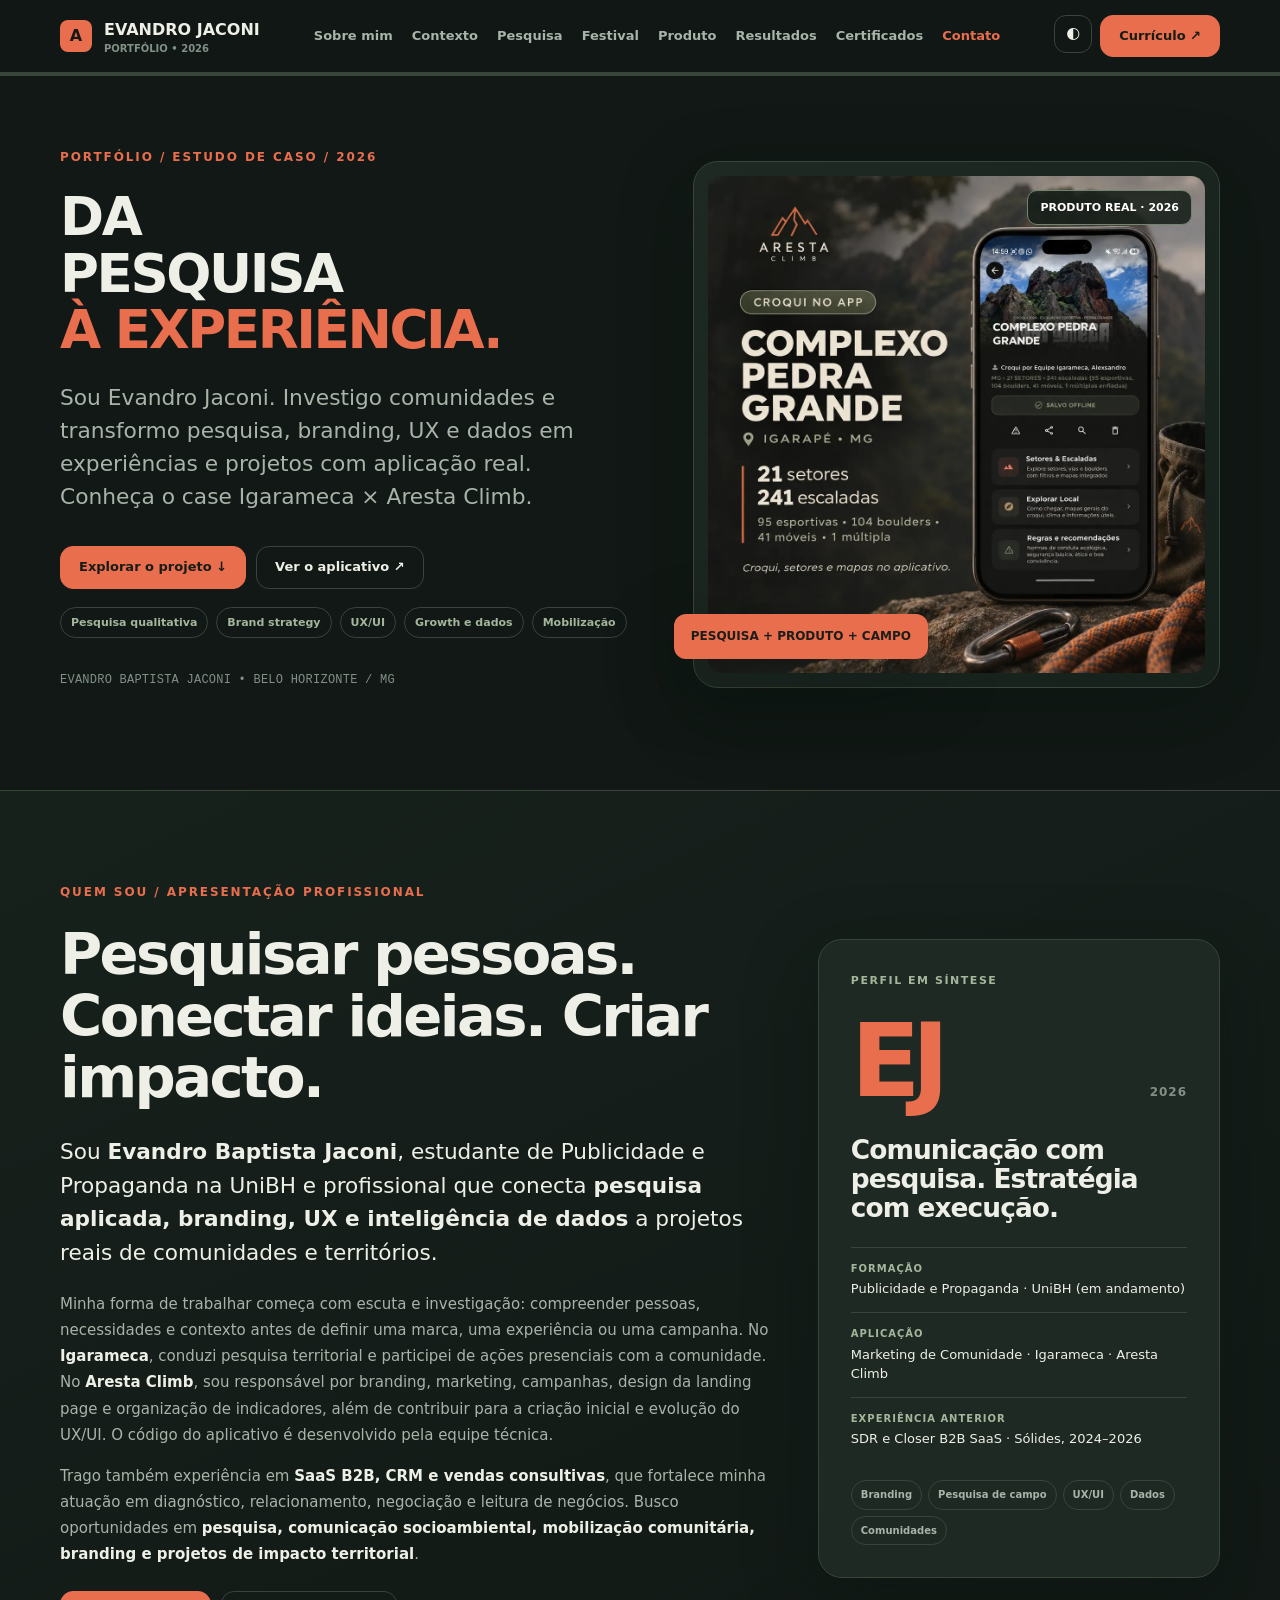
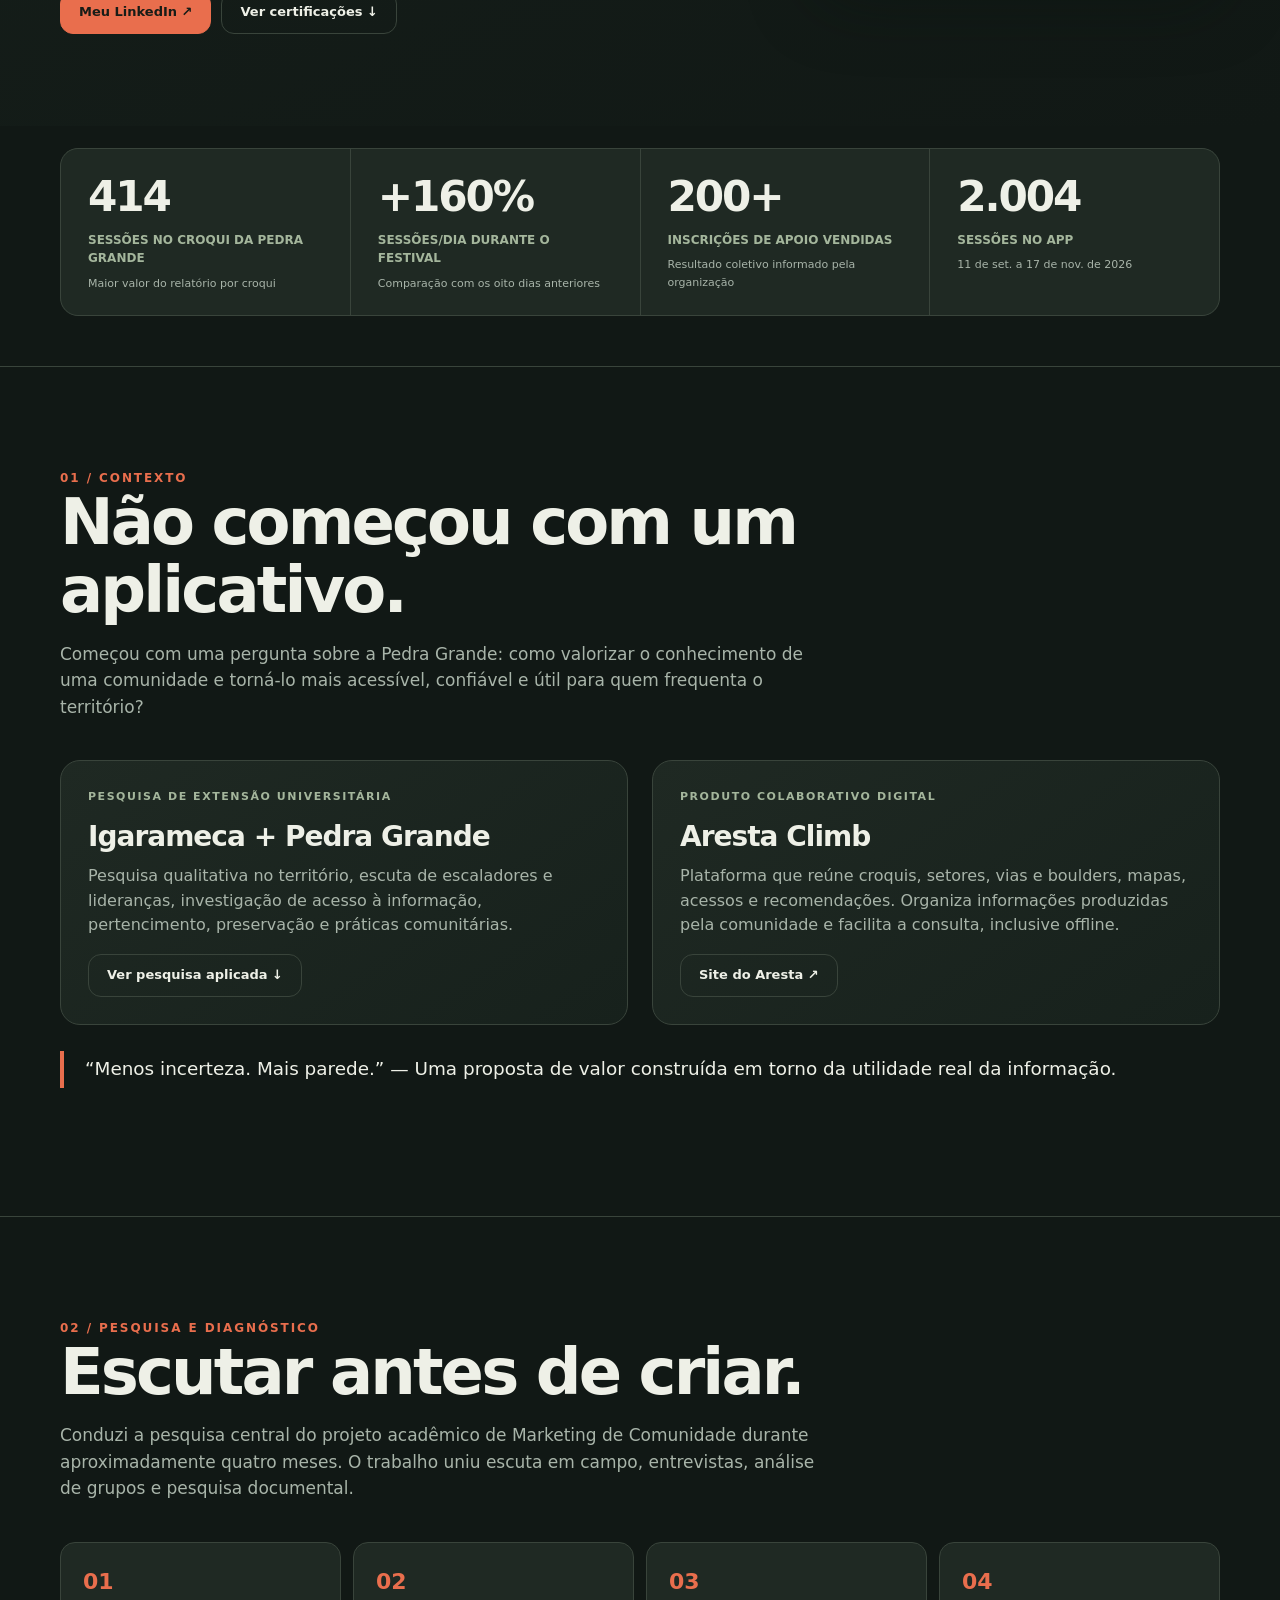
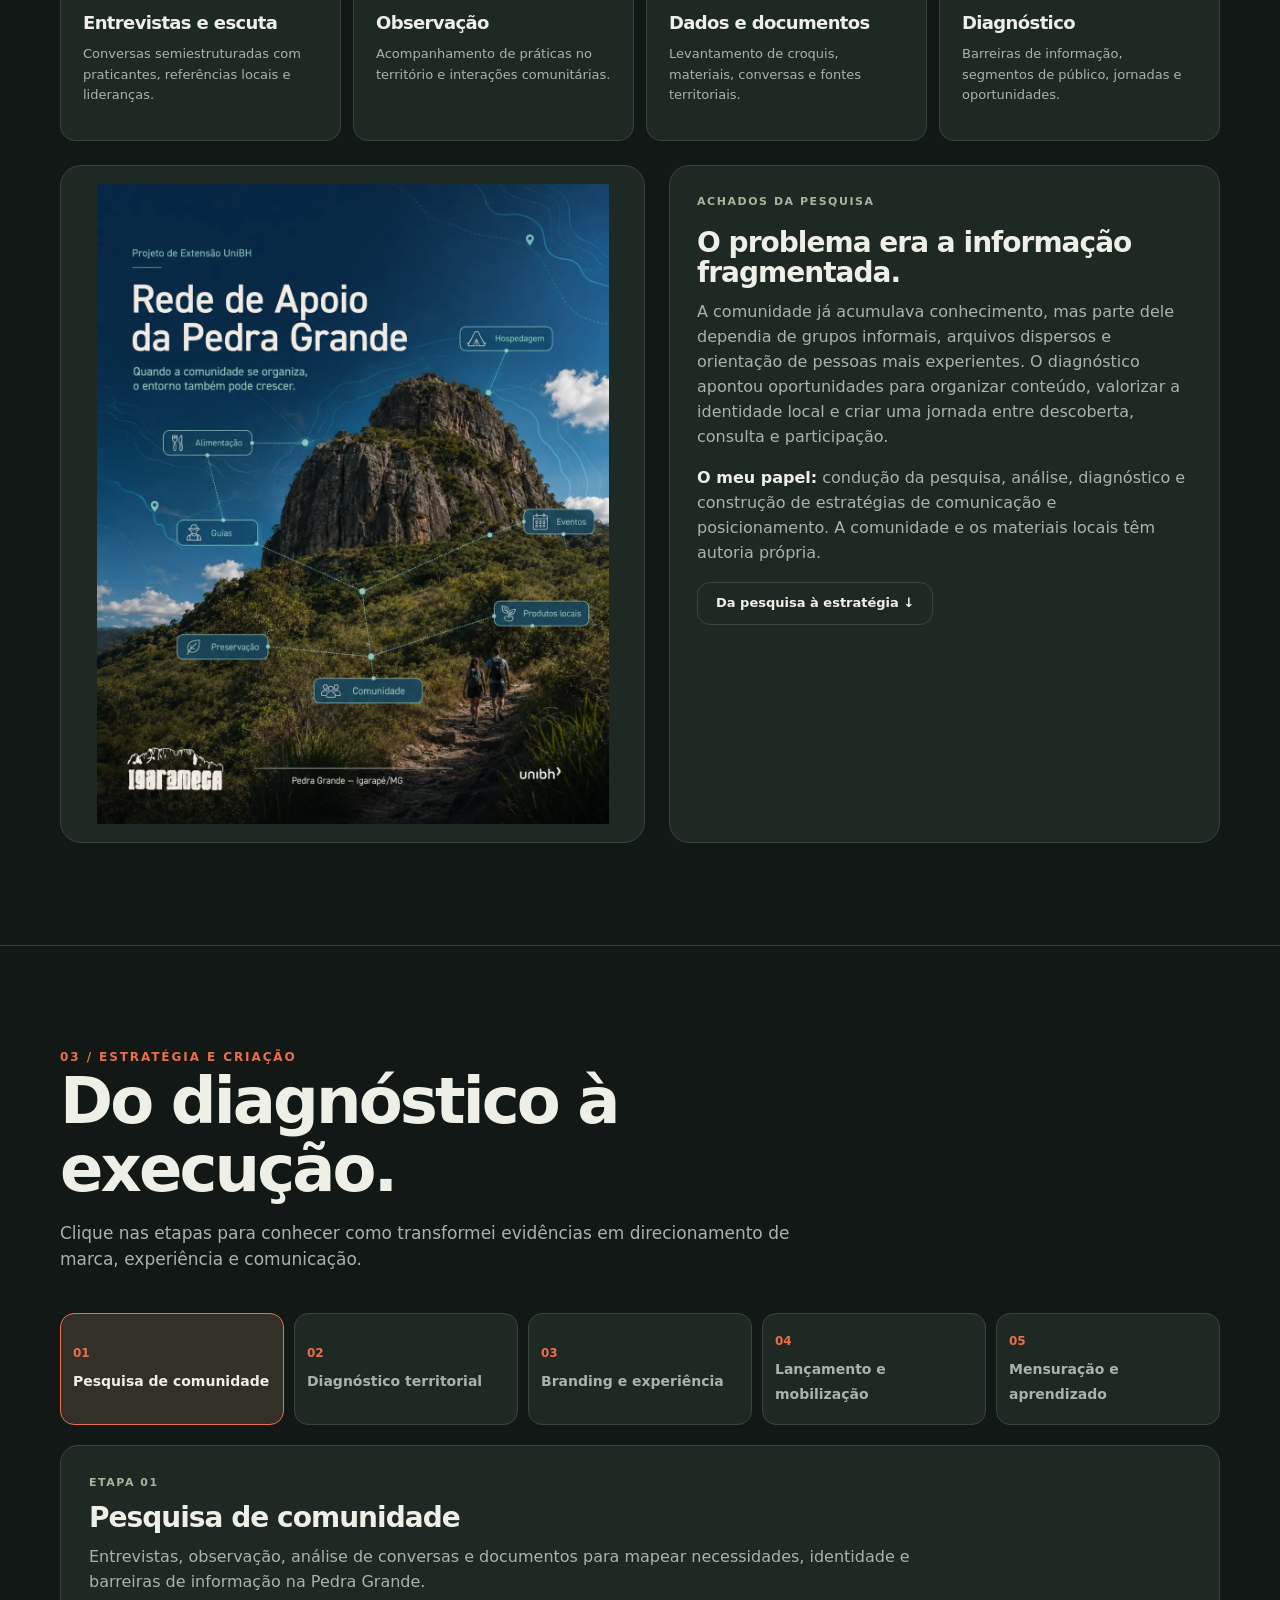
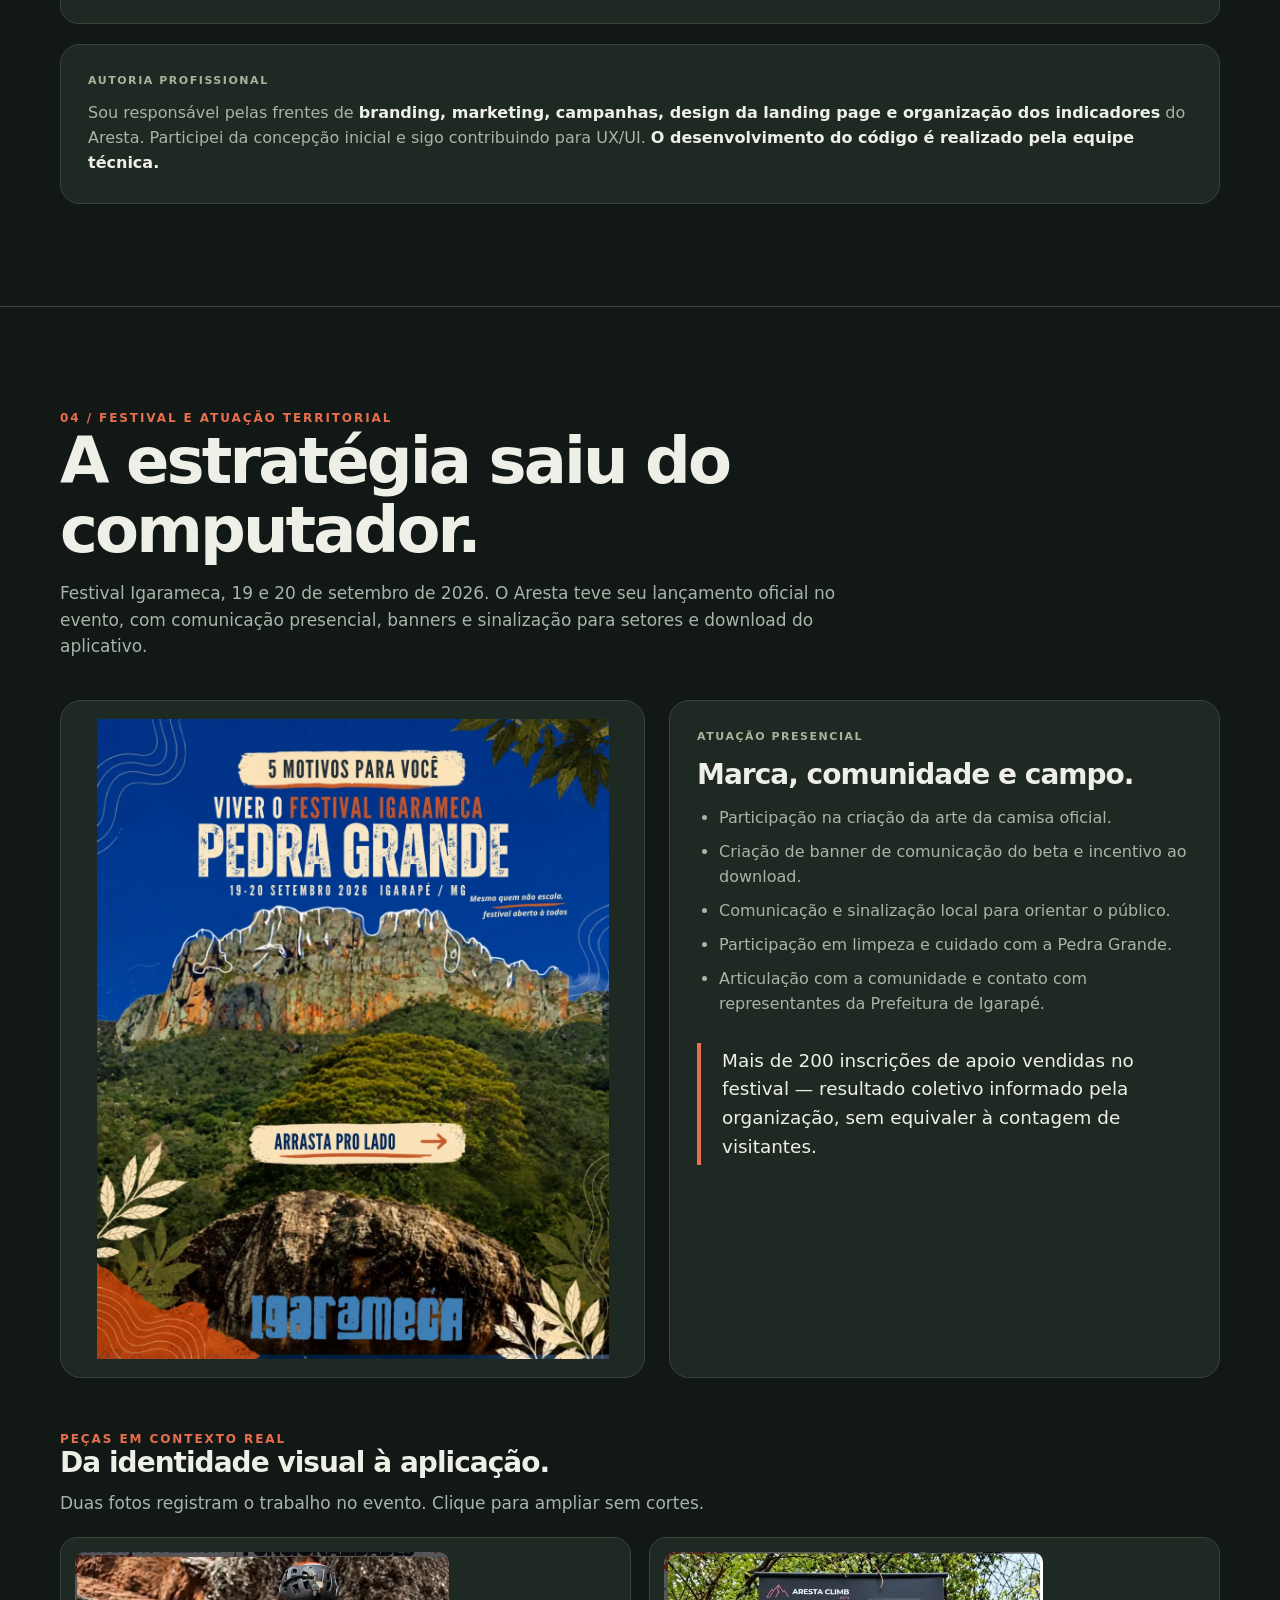
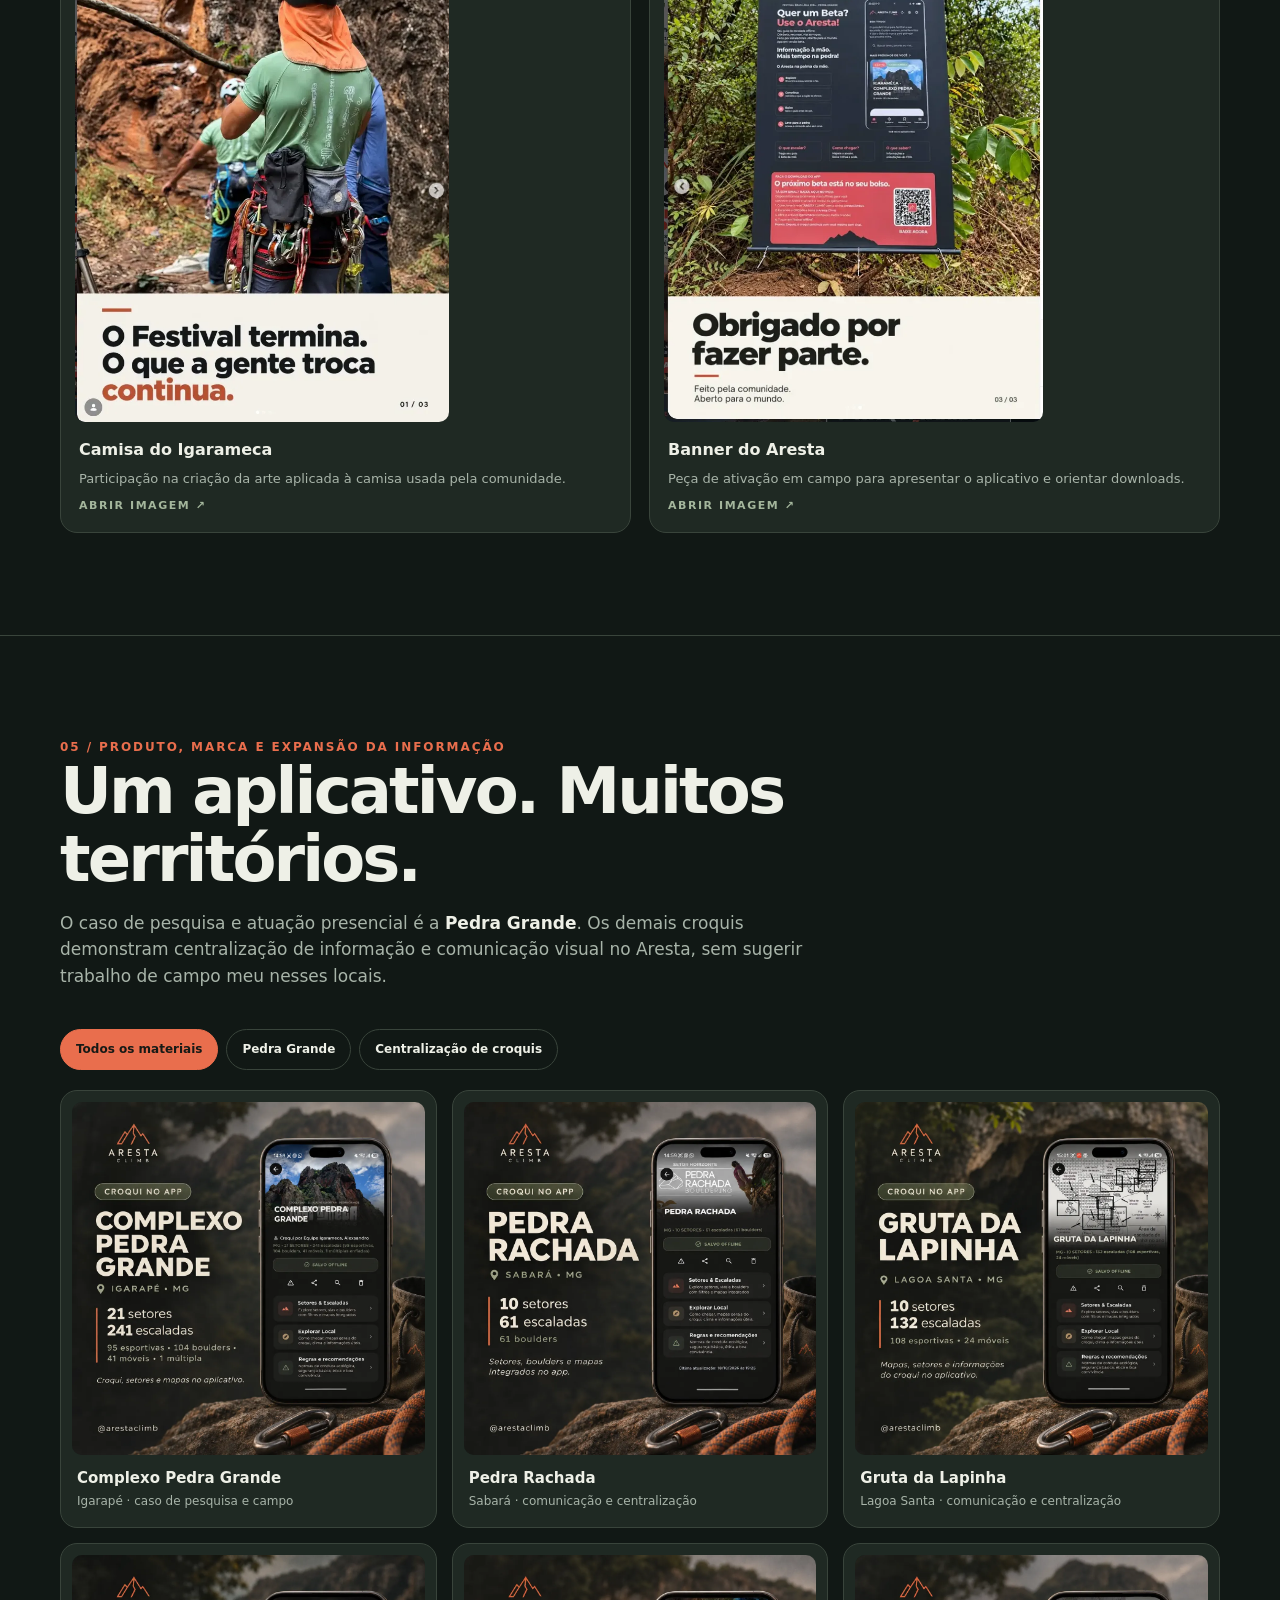
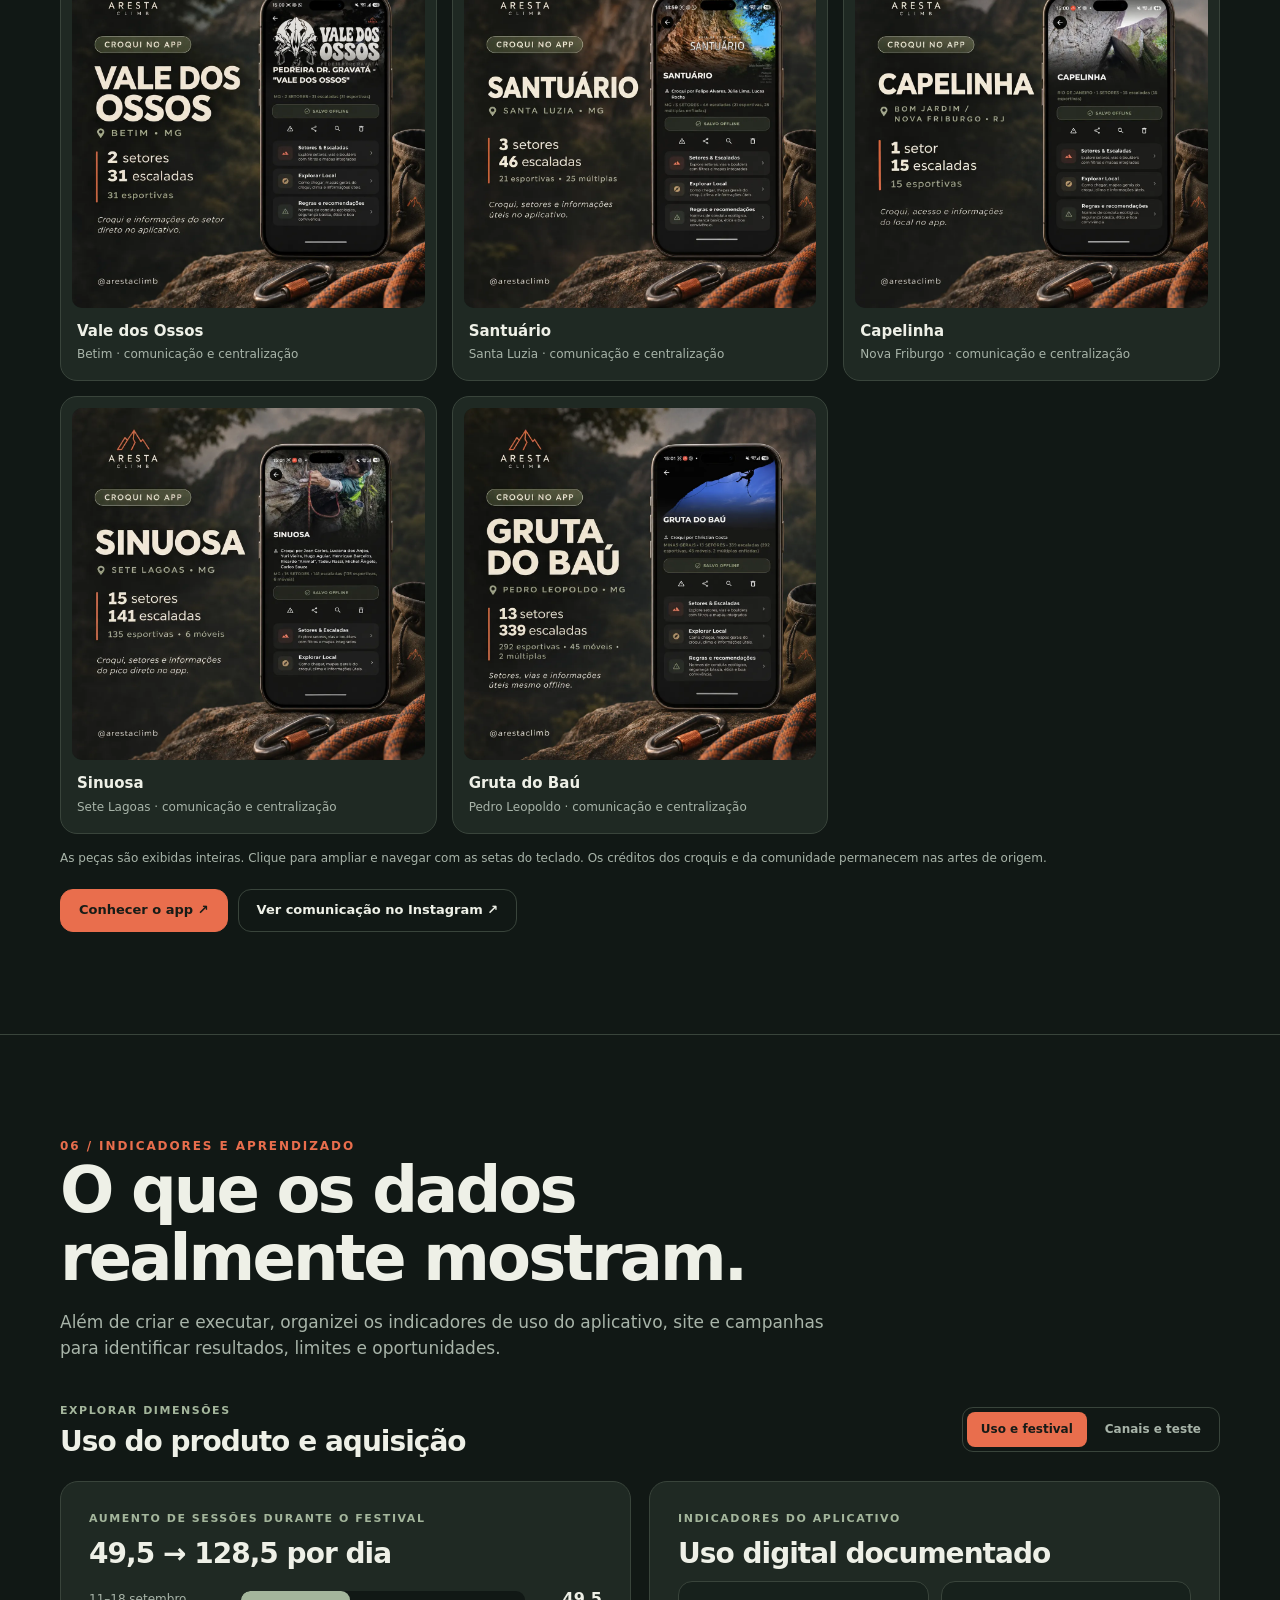
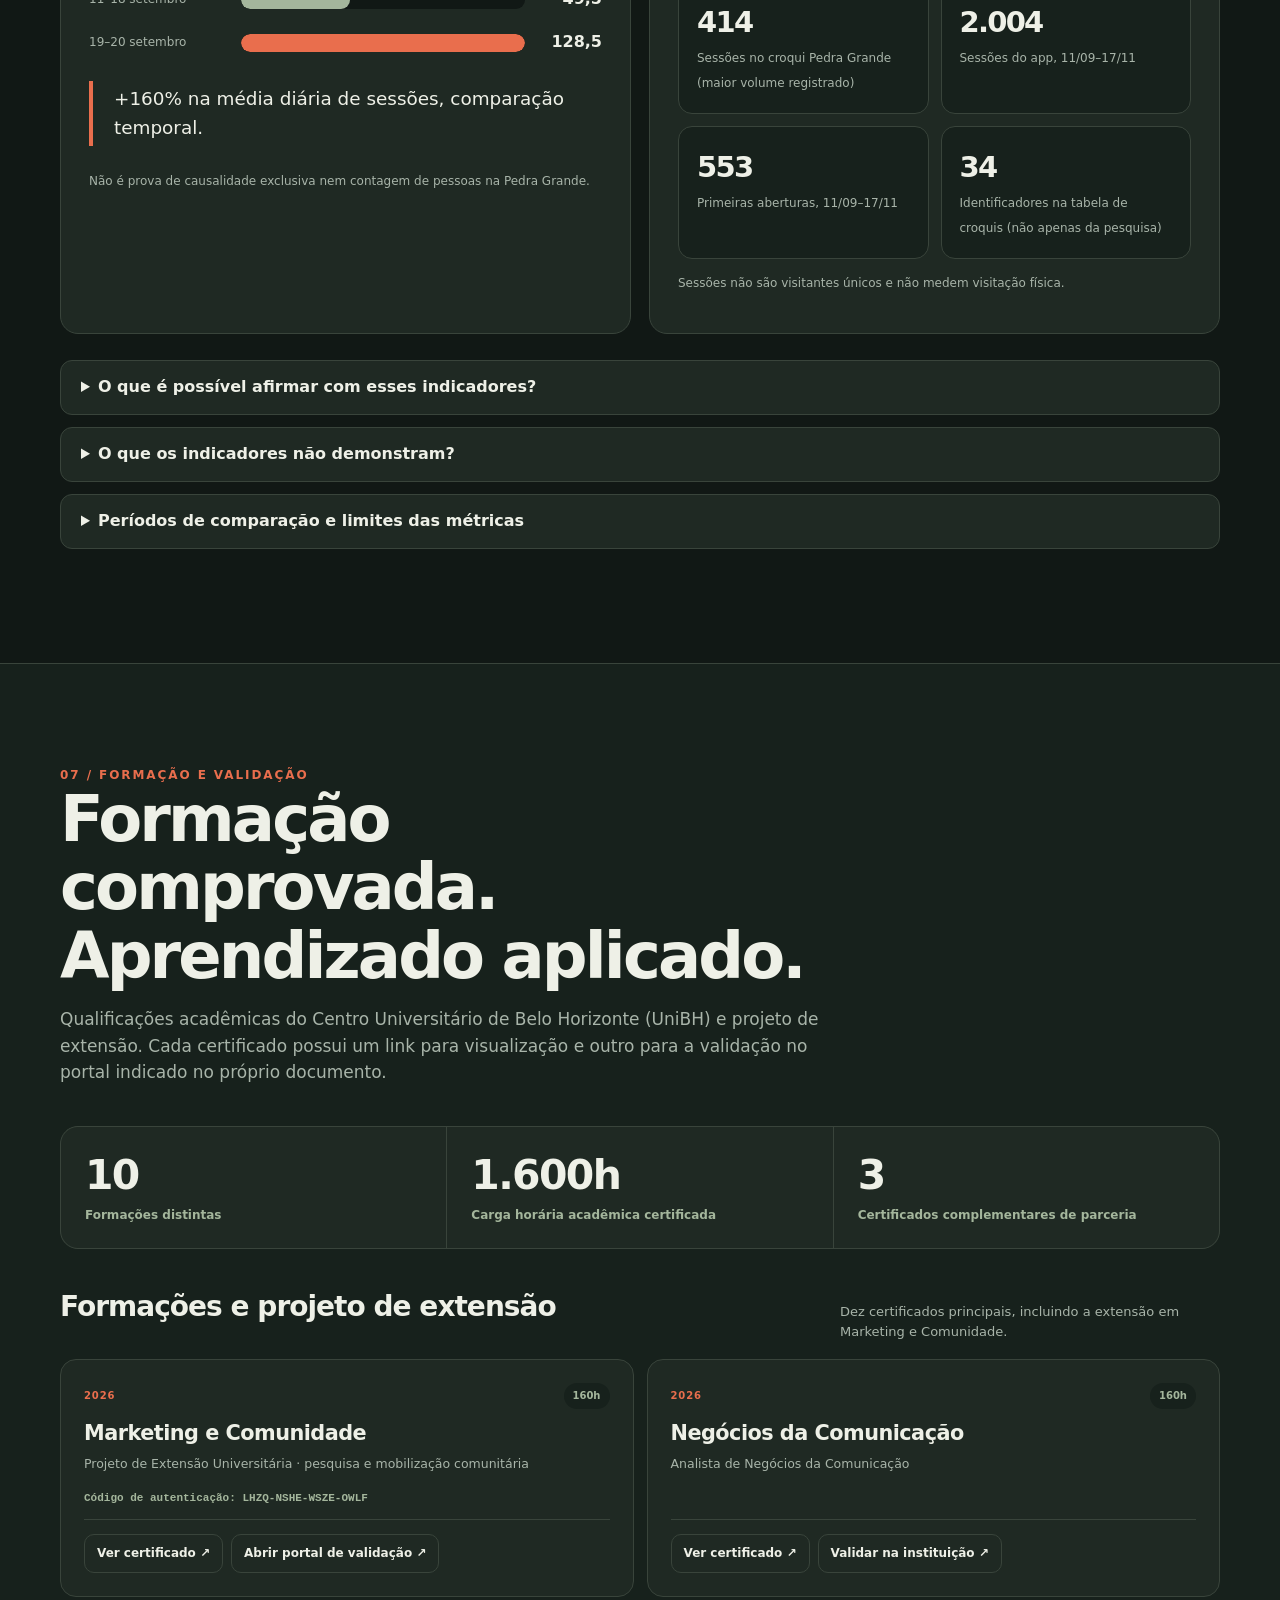
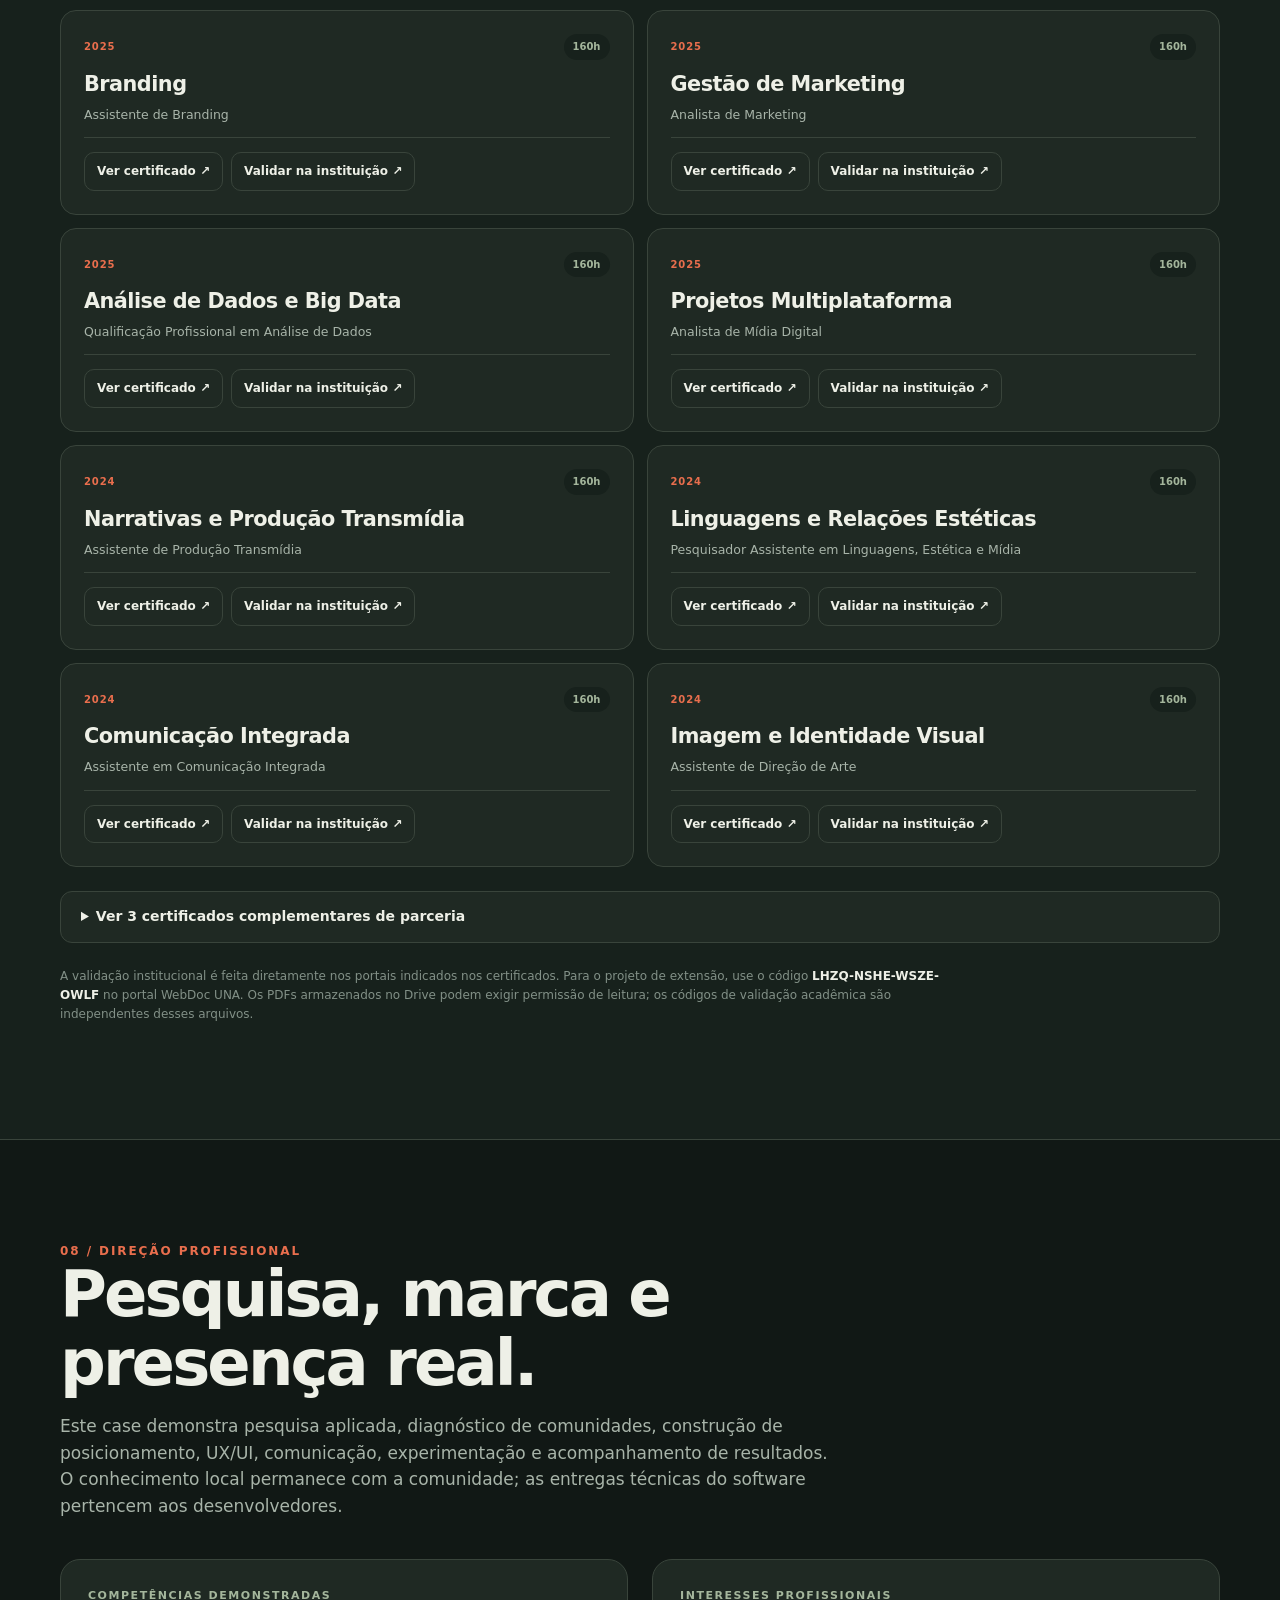
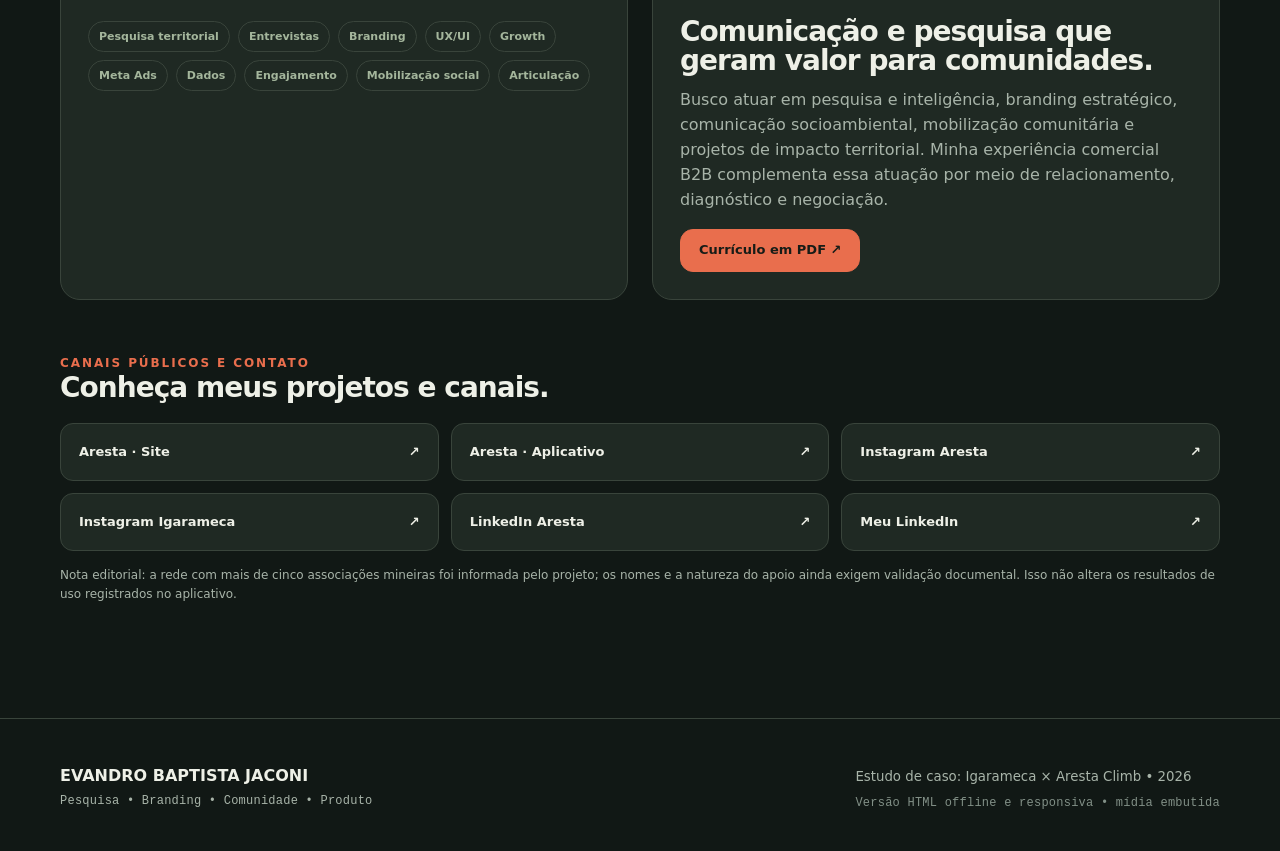
==== index.html @ 6d141742 "Publica portfolio interativo, curriculo e certificados" ====
<!DOCTYPE html>

<html data-theme="dark" lang="pt-BR">
<head><meta charset="utf-8"/><meta content="width=device-width,initial-scale=1,viewport-fit=cover" name="viewport"/><meta content="dark light" name="color-scheme"/><meta content="#151d19" name="theme-color"/><meta content="Portfólio interativo de Evandro Jaconi: pesquisa territorial, branding, mobilização comunitária e estratégia de produto em Igarameca e Aresta Climb." name="description"/><title>Evandro Jaconi | Pesquisa, Branding e Comunidades — Portfólio Interativo</title>
<style>
:root{--ink:#eef0e7;--muted:#a8b4a9;--soft:#829087;--bg:#111815;--bg2:#17211c;--panel:#1f2923;--border:#39443b;--accent:#e96e4d;--sage:#a4b69c;--paper:#f4efe5;--shadow:0 22px 70px #07130c60;--radius:20px;scroll-behavior:smooth}
:root[data-theme=light]{--ink:#1d2923;--muted:#596b60;--soft:#62776a;--bg:#f5f3ed;--bg2:#f0ede6;--panel:#ffffff;--border:#d7ded4;--accent:#ba4b31;--sage:#4e6b53;--paper:#fff;--shadow:0 14px 35px #52675b18;color-scheme:light}
*{box-sizing:border-box}html{scroll-padding-top:88px}body{background:var(--bg);color:var(--ink);font:16px/1.56 Inter,ui-sans-serif,system-ui,-apple-system,'Segoe UI',Arial,sans-serif;margin:0;overflow-x:hidden}a{color:inherit;text-decoration:none}button{font:inherit;cursor:pointer}button:focus-visible,a:focus-visible,input:focus-visible{outline:3px solid var(--accent);outline-offset:3px}.container{width:min(1160px,calc(100% - 48px));margin:auto}.tiny{font-size:11px;letter-spacing:.14em;text-transform:uppercase;font-weight:800;color:var(--sage)}.kicker{font-size:12px;font-weight:800;letter-spacing:.16em;color:var(--accent);text-transform:uppercase}.serif{font-family:Georgia,'Times New Roman',serif}.mono{font:500 12px/1.3 ui-monospace,Menlo,Consolas,monospace;letter-spacing:.02em}h1,h2,h3,h4,p{margin-top:0}h1,h2,h3{line-height:1.07;letter-spacing:-.045em}h1{font-size:clamp(2.85rem,4.15vw,4.15rem);font-weight:900;margin:22px 0}h2{font-size:clamp(2.4rem,5vw,4.4rem);margin:0 0 16px;font-weight:850}h3{font-size:clamp(1.25rem,2.4vw,1.75rem);letter-spacing:-.035em;margin:0 0 12px}p{color:var(--muted)}.lead{font-size:clamp(1.12rem,2vw,1.36rem);line-height:1.52}.muted{color:var(--muted)}.rule{border-top:1px solid var(--border)}
.site-header{position:sticky;top:0;z-index:50;background:color-mix(in srgb,var(--bg) 91%,transparent);backdrop-filter:blur(16px);border-bottom:1px solid var(--border)}.head-inner{display:flex;align-items:center;justify-content:space-between;gap:18px;height:72px}.brand{display:flex;align-items:center;gap:12px;font-weight:900;white-space:nowrap}.mark{display:inline-grid;place-items:center;background:var(--accent);color:#151815;width:32px;height:32px;border-radius:8px;font-weight:900}.brand .small{display:block;color:var(--soft);font-size:10px;font-weight:600;line-height:1.1}.head-links{display:flex;align-items:center;gap:19px}.head-links a{font-size:13px;font-weight:650;color:var(--muted);transition:.2s}.head-links a:hover,.head-links a.active{color:var(--accent)}.head-actions{display:flex;gap:8px}.iconbtn{border:1px solid var(--border);border-radius:12px;display:grid;place-items:center;background:transparent;color:var(--ink);width:38px;height:38px}.progress{height:3px;background:var(--border)}.progress div{background:var(--accent);height:100%;width:0;transition:width .1s}
.hero{padding:72px 0 90px;position:relative}.hero-grid{display:grid;grid-template-columns:1.05fr .95fr;gap:50px;align-items:center}.hero-title .line{display:block;white-space:nowrap}.hero-title .highlight{color:var(--accent)}.hero-summary{max-width:550px;margin:0 0 32px}.chiprow{display:flex;gap:8px;flex-wrap:wrap;margin-top:18px}.chip{font-size:11px;font-weight:700;border:1px solid var(--border);padding:6px 10px;border-radius:30px;color:var(--sage)}.cta-row{display:flex;gap:10px;flex-wrap:wrap}.btn{display:inline-flex;align-items:center;justify-content:center;gap:8px;border:1px solid var(--border);padding:13px 18px;border-radius:13px;font-size:13px;font-weight:800;transition:.2s;line-height:1.15}.btn.primary{background:var(--accent);border-color:var(--accent);color:#171c17}.btn:hover{transform:translateY(-2px);box-shadow:var(--shadow)}.btn.outline{color:var(--ink);background:transparent}.hero-visual{border:1px solid var(--border);padding:14px;border-radius:25px;background:linear-gradient(135deg,var(--panel),var(--bg2));position:relative;box-shadow:var(--shadow)}.hero-visual img{display:block;width:100%;aspect-ratio:1;object-fit:contain;border-radius:14px}.visual-badge{position:absolute;bottom:28px;left:-20px;background:var(--accent);padding:13px 17px;color:#1d1d1a;border-radius:12px;font-weight:900;font-size:12px;box-shadow:var(--shadow)}.count{position:absolute;right:27px;top:28px;background:#161e19de;border:1px solid #718470;padding:8px 12px;border-radius:10px;color:#fff;font-size:11px;font-weight:800}
.standout{padding:22px 0 50px}.stat-strip{display:grid;grid-template-columns:repeat(4,1fr);gap:1px;border:1px solid var(--border);background:var(--border);border-radius:18px;overflow:hidden}.stat{background:var(--panel);padding:23px 27px;min-height:136px}.stat strong{display:block;font-size:clamp(30px,3.3vw,49px);line-height:1.2;letter-spacing:-.05em;color:var(--ink)}.stat span{display:block;color:var(--sage);font-size:12px;font-weight:750;margin-top:8px}.stat small{display:block;color:var(--muted);font-size:11px;margin-top:7px}
.section{padding:102px 0;border-top:1px solid var(--border)}.section-intro{max-width:780px;margin-bottom:40px}.section-intro p{font-size:17px}.two{display:grid;grid-template-columns:1fr 1fr;gap:24px}.card{background:var(--panel);border:1px solid var(--border);border-radius:var(--radius);padding:27px}.card p:last-child{margin-bottom:0}.ink-card{background:linear-gradient(145deg,var(--panel),var(--bg2))}.callout{border-left:4px solid var(--accent);padding:4px 0 4px 21px;color:var(--ink);font-size:1.15rem;margin:26px 0}.f-4{display:grid;grid-template-columns:repeat(4,1fr);gap:12px}.step{border:1px solid var(--border);background:var(--panel);padding:22px;border-radius:15px;min-height:197px}.step-num{color:var(--accent);font-size:22px;font-weight:900;margin-bottom:14px}.step h3{font-size:18px}.step p{font-size:13px}
.timeline{display:grid;grid-template-columns:repeat(5,1fr);gap:10px;margin-bottom:20px}.timeline button{border-radius:14px;border:1px solid var(--border);background:var(--panel);padding:18px 12px;color:var(--muted);text-align:left;transition:.2s}.timeline button.on{border-color:var(--accent);background:color-mix(in srgb,var(--accent) 10%,var(--panel));color:var(--ink)}.timeline button span{display:block;color:var(--accent);font-weight:900;font-size:12px;margin-bottom:6px}.timeline button b{font-size:14px}.timeline-panel{padding:28px;background:var(--panel);border-radius:18px;border:1px solid var(--border);min-height:150px}.timeline-panel p{max-width:840px;margin:0}
.editorial{display:grid;grid-template-columns:1.03fr .97fr;gap:24px;align-items:stretch}.editorial .photo{display:flex;align-items:center;justify-content:center;border:1px solid var(--border);background:var(--panel);border-radius:21px;padding:18px;overflow:hidden;min-height:360px}.editorial .photo img{max-height:640px;width:100%;object-fit:contain;display:block;border-radius:10px}.editorial .text{padding:18px 0}.plain-list{padding-left:22px;color:var(--muted)}.plain-list li{margin:9px 0}
.field-gallery{display:grid;grid-template-columns:1fr 1fr;gap:18px}.field-pic{border:1px solid var(--border);background:var(--panel);border-radius:17px;padding:14px;text-align:left;display:flex;flex-direction:column;color:var(--ink)}.field-pic .photo{background:var(--bg2);border-radius:10px;display:flex;justify-content:center;align-items:center;overflow:hidden;height:470px}.field-pic img{width:100%;height:100%;object-fit:contain}.field-pic .desc{font-size:13px;color:var(--muted);padding:16px 4px 4px}.field-pic:hover{border-color:var(--accent)}.field-pic b{display:block;font-size:16px;margin-bottom:6px;color:var(--ink)}
.gallery-filters{display:flex;flex-wrap:wrap;gap:8px;margin:0 0 20px}.filter{border-radius:40px;padding:10px 15px;border:1px solid var(--border);background:transparent;color:var(--ink);font-weight:800;font-size:12px}.filter.on{background:var(--accent);color:#171a16;border-color:var(--accent)}.media-grid{display:grid;grid-template-columns:repeat(3,1fr);gap:15px}.media-card{border:1px solid var(--border);background:var(--panel);border-radius:17px;padding:11px;text-align:left;color:var(--ink);transition:.2s;overflow:hidden}.media-card:hover{border-color:var(--accent);transform:translateY(-3px)}.media-card .frame{display:flex;align-items:center;justify-content:center;aspect-ratio:1;background:var(--bg2);border-radius:10px;overflow:hidden}.media-card img{object-fit:contain;width:100%;height:100%;display:block}.media-card .meta{padding:12px 5px 5px}.media-card .meta b{display:block;font-size:15px}.media-card .meta small{display:block;font-size:12px;color:var(--muted);margin-top:2px}
.data-head{display:flex;align-items:center;justify-content:space-between;gap:15px;margin-bottom:24px}.toggle{display:inline-flex;border:1px solid var(--border);padding:4px;border-radius:11px;gap:4px}.toggle button{background:transparent;color:var(--muted);border:0;padding:8px 14px;border-radius:8px;font-size:12px;font-weight:800}.toggle button.active{background:var(--accent);color:#171b17}.chart-area{display:grid;grid-template-columns:1fr 1fr;gap:18px}.chart-card{background:var(--panel);border:1px solid var(--border);border-radius:18px;padding:28px}.bar-row{display:grid;grid-template-columns:140px 1fr 65px;align-items:center;gap:12px;margin:18px 0}.bar-row span{font-size:12px;color:var(--muted)}.bar-track{height:18px;background:var(--bg);border-radius:20px;overflow:hidden}.bar{height:100%;background:var(--accent);border-radius:20px;transition:width .5s}.bar.sage{background:var(--sage)}.bar-row strong{text-align:right;font-weight:900}.notes{font-size:12px;color:var(--muted);margin-top:15px}.mini-grid{display:grid;grid-template-columns:repeat(2,1fr);gap:12px}.mini{border:1px solid var(--border);border-radius:14px;padding:18px;background:var(--bg2)}.mini b{font-size:29px;letter-spacing:-.06em;display:block;color:var(--ink)}.mini span{font-size:12px;color:var(--muted)}details{margin:12px 0;border:1px solid var(--border);border-radius:12px;background:var(--panel);padding:14px 20px}summary{font-weight:800;cursor:pointer}details p{font-size:14px;margin:12px 0 0}
.link-grid{display:grid;grid-template-columns:repeat(3,1fr);gap:12px}.linkcard{display:flex;justify-content:space-between;align-items:center;gap:10px;padding:18px;border:1px solid var(--border);border-radius:13px;background:var(--panel);font-weight:700;font-size:13px}.linkcard:hover{border-color:var(--accent);color:var(--accent)}.foot{padding:45px 0 40px;border-top:1px solid var(--border)}.footrow{display:flex;justify-content:space-between;gap:20px;flex-wrap:wrap}.foot small{color:var(--muted)}
.lightbox{position:fixed;z-index:90;inset:0;background:#07100bef;display:none;align-items:center;justify-content:center;padding:70px 20px 26px}.lightbox.open{display:flex}.light-content{width:min(1250px,100%);height:100%;display:flex;flex-direction:column;align-items:center;justify-content:center;gap:12px}.light-content img{max-width:100%;max-height:calc(100dvh - 155px);object-fit:contain;border-radius:12px}.lightbox .lb-caption{text-align:center;font-size:13px;color:#d6ded2}.light-close,.light-prev,.light-next{position:absolute;border:1px solid #89968963;color:#fff;background:#121e18b8;border-radius:12px;width:42px;height:42px;font-size:24px}.light-close{right:20px;top:20px}.light-prev{left:18px;top:50%}.light-next{right:18px;top:50%}.scrolltop{position:fixed;right:18px;bottom:18px;z-index:40;border:1px solid var(--border);border-radius:12px;padding:10px 13px;background:var(--panel);color:var(--ink);display:none}.scrolltop.show{display:block}.sr-only{position:absolute;width:1px;height:1px;padding:0;margin:-1px;overflow:hidden;clip:rect(0,0,0,0);white-space:nowrap;border:0}
@media(max-width:1000px){.head-links{gap:11px}.head-links a{font-size:11px}.hero-grid{gap:22px}.visual-badge{left:5px}.f-4{grid-template-columns:repeat(2,1fr)}.bar-row{grid-template-columns:115px 1fr 45px}.media-grid{grid-template-columns:repeat(2,1fr)}}
@media(max-width:760px){.container{width:min(100% - 28px,1160px)}.head-inner{height:64px}.head-links{display:none}.hero{padding:43px 0 56px}.hero-grid,.two,.editorial,.chart-area{grid-template-columns:1fr}.hero-visual{max-width:550px;margin:auto}.visual-badge{bottom:22px}.stat-strip{grid-template-columns:repeat(2,1fr)}.stat{padding:18px}.stat strong{font-size:34px}.section{padding:66px 0}.f-4{grid-template-columns:repeat(2,1fr)}.timeline{display:flex;overflow-x:auto;scrollbar-width:thin}.timeline button{min-width:135px}.field-gallery{grid-template-columns:1fr}.field-pic .photo{height:390px}.media-grid{grid-template-columns:repeat(2,1fr)}.link-grid{grid-template-columns:repeat(2,1fr)}.data-head{align-items:start;flex-direction:column}.hero h1{font-size:clamp(2.2rem,9.5vw,2.85rem)}}
@media(max-width:480px){.media-grid,.link-grid,.f-4{grid-template-columns:1fr}.field-pic .photo{height:380px}.bar-row{grid-template-columns:110px 1fr 40px;gap:5px}.bar-row span{font-size:10px}.light-prev,.light-next{top:auto;bottom:15px}.footrow{flex-direction:column}.stat span{font-size:11px}.head-inner{gap:8px}.hero h1{font-size:clamp(2.1rem,9.3vw,2.5rem)}}
@media(prefers-reduced-motion:reduce){html{scroll-behavior:auto}*,*:before,*:after{transition-duration:.01ms!important;animation-duration:.01ms!important}}

/* V4 — About me, validated credentials, mobile refinement */
.about-me{padding-top:92px;padding-bottom:92px;background:linear-gradient(155deg,var(--bg2),var(--bg));}
.about-grid{display:grid;grid-template-columns:minmax(0,1.5fr) minmax(280px,.85fr);gap:48px;align-items:center}
.about-copy h2{max-width:820px;font-size:clamp(2.15rem,4.5vw,3.65rem);margin:22px 0 26px}
.about-copy p{line-height:1.74;font-size:15px;color:var(--muted);max-width:750px}
.about-copy .about-lead{font-size:clamp(1.1rem,1.8vw,1.35rem);line-height:1.56;color:var(--ink)}
.about-copy strong{color:var(--ink)}
.profile-panel{border:1px solid var(--border);background:var(--panel);border-radius:24px;padding:32px;box-shadow:var(--shadow);}
.profile-mark{display:flex;justify-content:space-between;align-items:baseline;margin:21px 0 22px;font-weight:900;letter-spacing:-.09em;font-size:clamp(4.8rem,8vw,7.4rem);line-height:1;color:var(--accent)}
.profile-mark span{font-size:12px;letter-spacing:.08em;color:var(--soft);font-weight:700}
.profile-panel h3{font-size:1.65rem;line-height:1.1;margin-bottom:25px}
.profile-line{display:flex;flex-direction:column;gap:4px;padding:13px 0;border-top:1px solid var(--border)}
.profile-line b{text-transform:uppercase;letter-spacing:.1em;color:var(--sage);font-size:10px}
.profile-line span{font-size:13px;line-height:1.45;color:var(--ink)}
.profile-pills{display:flex;gap:6px;flex-wrap:wrap;margin-top:18px}
.profile-pills span{font-size:10px;font-weight:700;color:var(--muted);border:1px solid var(--border);padding:6px 9px;border-radius:30px}
.certification-section{background:var(--bg2)}
.cert-summary{display:grid;grid-template-columns:repeat(3,1fr);gap:1px;background:var(--border);border:1px solid var(--border);border-radius:18px;overflow:hidden;margin-bottom:43px}
.cert-summary>div{background:var(--panel);padding:24px}
.cert-summary strong{display:block;font-size:clamp(29px,3.2vw,43px);line-height:1.2;color:var(--ink);letter-spacing:-.04em}
.cert-summary span{display:block;font-size:12px;line-height:1.4;color:var(--sage);margin-top:7px;font-weight:700}
.cert-head{display:flex;justify-content:space-between;gap:18px;align-items:baseline;margin:32px 0 17px}
.cert-head h3{font-size:1.75rem;margin:0}
.cert-head p{font-size:13px;margin:0;max-width:380px}
.cert-grid{display:grid;grid-template-columns:repeat(2,minmax(0,1fr));gap:13px}
.cert-card{background:var(--panel);border:1px solid var(--border);border-radius:16px;padding:23px;display:flex;flex-direction:column;min-width:0;transition:border-color .2s,transform .2s}
.cert-card:hover{border-color:var(--accent);transform:translateY(-2px)}
.cert-top{display:flex;justify-content:space-between;align-items:center;gap:10px;margin-bottom:12px}
.cert-year{font-weight:750;letter-spacing:.09em;font-size:10px;color:var(--accent)}
.cert-hours{font-size:10px;font-weight:700;color:var(--sage);background:var(--bg2);padding:5px 9px;border-radius:20px}
.cert-card h3{font-size:1.3rem;line-height:1.16;margin:0 0 10px;letter-spacing:-.025em}
.cert-card p{font-size:12.5px;line-height:1.45;color:var(--muted);margin:0 0 13px}
.cert-code{font:600 11px/1.4 ui-monospace,Menlo,monospace;color:var(--sage);margin:5px 0 13px;overflow-wrap:anywhere}
.cert-actions{display:flex;gap:8px;flex-wrap:wrap;margin-top:auto;padding-top:14px;border-top:1px solid var(--border)}
.cert-actions a{display:inline-flex;align-items:center;font-size:12px;font-weight:750;padding:9px 12px;border:1px solid var(--border);border-radius:10px;color:var(--ink)}
.cert-actions a:hover{border-color:var(--accent);color:var(--accent)}
.partners-detail{margin-top:24px}
.partners-detail summary{font-size:14px;font-weight:800}
.partners-detail .cert-grid{margin-top:17px}
.cert-disclosure{font-size:12px;color:var(--soft);line-height:1.6;margin-top:24px;max-width:900px}
.cert-disclosure strong{color:var(--ink)}
@media(max-width:1020px){.about-grid{grid-template-columns:1fr;gap:24px}.profile-panel{max-width:none}.head-links{gap:12px}}
@media(max-width:760px){.about-me{padding-top:65px;padding-bottom:65px}.cert-grid{grid-template-columns:1fr}.cert-head{display:block}.cert-head p{margin-top:9px}.cert-summary{grid-template-columns:1fr}.cert-summary>div{padding:16px 22px}.cert-summary strong{font-size:30px}.profile-panel{padding:24px}}
</style><meta content="Portfólio de Evandro Baptista Jaconi: pesquisa territorial, branding, UX, mobilização de comunidades e resultados do Igarameca e Aresta Climb. Certificações acadêmicas com links para validação institucional." name="description"/></head>
<body>
<header class="site-header"><div class="container head-inner"><a aria-label="Ir para início" class="brand" href="#inicio"><span class="mark">A</span><span>EVANDRO JACONI<span class="small">PORTFÓLIO • 2026</span></span></a><nav aria-label="Navegação principal" class="head-links"><a href="#sobre">Sobre mim</a><a href="#contexto">Contexto</a><a href="#pesquisa">Pesquisa</a><a href="#festival">Festival</a><a href="#produto">Produto</a><a href="#resultados">Resultados</a><a href="#certificacoes">Certificados</a><a href="#contato">Contato</a></nav><div class="head-actions"><button aria-label="Alternar tema claro e escuro" class="iconbtn" id="theme" title="Alternar tema">◐</button><a class="btn primary" href="curriculo/curriculo-evandro-jaconi-2026.pdf" id="cv-link-top" rel="noopener" target="_blank">Currículo ↗</a></div></div><div class="progress"><div id="read-progress"></div></div></header>
<main id="inicio">
<section class="hero"><div class="container hero-grid"><div class="hero-title"><div class="kicker">Portfólio / Estudo de caso / 2026</div><h1><span class="line">DA</span><span class="line">PESQUISA</span><span class="line highlight">À EXPERIÊNCIA.</span></h1><p class="lead hero-summary">Sou Evandro Jaconi. Investigo comunidades e transformo pesquisa, branding, UX e dados em experiências e projetos com aplicação real. Conheça o case Igarameca × Aresta Climb.</p><div class="cta-row"><a class="btn primary" href="#contexto">Explorar o projeto ↓</a><a class="btn outline" href="#produto">Ver o aplicativo ↗</a></div><div class="chiprow"><span class="chip">Pesquisa qualitativa</span><span class="chip">Brand strategy</span><span class="chip">UX/UI</span><span class="chip">Growth e dados</span><span class="chip">Mobilização</span></div><p class="mono" style="margin-top:35px;color:var(--soft)">EVANDRO BAPTISTA JACONI • BELO HORIZONTE / MG</p></div><div class="hero-visual"><img alt="Peça de comunicação do Aresta para o Complexo Pedra Grande, mostrando a interface do app" data-img="pedra" loading="eager"/><span class="count">PRODUTO REAL · 2026</span><div class="visual-badge">PESQUISA + PRODUTO + CAMPO</div></div></div></section><section aria-labelledby="sobre-titulo" class="section about-me" id="sobre">
<div class="container about-grid">
<div class="about-copy">
<div class="kicker">Quem sou / Apresentação profissional</div>
<h2 id="sobre-titulo">Pesquisar pessoas. Conectar ideias. Criar impacto.</h2>
<p class="about-lead">Sou <strong>Evandro Baptista Jaconi</strong>, estudante de Publicidade e Propaganda na UniBH e profissional que conecta <strong>pesquisa aplicada, branding, UX e inteligência de dados</strong> a projetos reais de comunidades e territórios.</p>
<p>Minha forma de trabalhar começa com escuta e investigação: compreender pessoas, necessidades e contexto antes de definir uma marca, uma experiência ou uma campanha. No <strong>Igarameca</strong>, conduzi pesquisa territorial e participei de ações presenciais com a comunidade. No <strong>Aresta Climb</strong>, sou responsável por branding, marketing, campanhas, design da landing page e organização de indicadores, além de contribuir para a criação inicial e evolução do UX/UI. O código do aplicativo é desenvolvido pela equipe técnica.</p>
<p>Trago também experiência em <strong>SaaS B2B, CRM e vendas consultivas</strong>, que fortalece minha atuação em diagnóstico, relacionamento, negociação e leitura de negócios. Busco oportunidades em <strong>pesquisa, comunicação socioambiental, mobilização comunitária, branding e projetos de impacto territorial</strong>.</p>
<div class="cta-row" style="margin-top:24px">
<a class="btn primary" href="https://www.linkedin.com/in/evandrojaconi/" rel="noopener noreferrer" target="_blank">Meu LinkedIn ↗</a>
<a class="btn outline" href="#certificacoes">Ver certificações ↓</a>
</div>
</div>
<aside aria-label="Resumo de experiência e competências" class="profile-panel">
<div class="tiny">Perfil em síntese</div>
<div aria-hidden="true" class="profile-mark">EJ<span>2026</span></div>
<h3>Comunicação com pesquisa. Estratégia com execução.</h3>
<div class="profile-line"><b>Formação</b><span>Publicidade e Propaganda · UniBH (em andamento)</span></div>
<div class="profile-line"><b>Aplicação</b><span>Marketing de Comunidade · Igarameca · Aresta Climb</span></div>
<div class="profile-line"><b>Experiência anterior</b><span>SDR e Closer B2B SaaS · Sólides, 2024–2026</span></div>
<div class="profile-pills"><span>Branding</span><span>Pesquisa de campo</span><span>UX/UI</span><span>Dados</span><span>Comunidades</span></div>
</aside>
</div>
</section>
<section class="standout"><div class="container"><div class="stat-strip"><div class="stat"><strong>414</strong><span>SESSÕES NO CROQUI DA PEDRA GRANDE</span><small>Maior valor do relatório por croqui</small></div><div class="stat"><strong>+160%</strong><span>SESSÕES/DIA DURANTE O FESTIVAL</span><small>Comparação com os oito dias anteriores</small></div><div class="stat"><strong>200+</strong><span>INSCRIÇÕES DE APOIO VENDIDAS</span><small>Resultado coletivo informado pela organização</small></div><div class="stat"><strong>2.004</strong><span>SESSÕES NO APP</span><small>11 de set. a 17 de nov. de 2026</small></div></div></div></section>
<section class="section" id="contexto"><div class="container"><div class="section-intro"><div class="kicker">01 / Contexto</div><h2>Não começou com um aplicativo.</h2><p>Começou com uma pergunta sobre a Pedra Grande: como valorizar o conhecimento de uma comunidade e torná-lo mais acessível, confiável e útil para quem frequenta o território?</p></div><div class="two"><article class="card ink-card"><div class="tiny">Pesquisa de extensão universitária</div><h3 style="margin-top:16px">Igarameca + Pedra Grande</h3><p>Pesquisa qualitativa no território, escuta de escaladores e lideranças, investigação de acesso à informação, pertencimento, preservação e práticas comunitárias.</p><a class="btn outline" href="#pesquisa">Ver pesquisa aplicada ↓</a></article><article class="card ink-card"><div class="tiny">Produto colaborativo digital</div><h3 style="margin-top:16px">Aresta Climb</h3><p>Plataforma que reúne croquis, setores, vias e boulders, mapas, acessos e recomendações. Organiza informações produzidas pela comunidade e facilita a consulta, inclusive offline.</p><a class="btn outline" href="https://www.arestaclimb.com/" rel="noopener" target="_blank">Site do Aresta ↗</a></article></div><div class="callout">“Menos incerteza. Mais parede.” — Uma proposta de valor construída em torno da utilidade real da informação.</div></div></section>
<section class="section" id="pesquisa"><div class="container"><div class="section-intro"><div class="kicker">02 / Pesquisa e diagnóstico</div><h2>Escutar antes de criar.</h2><p>Conduzi a pesquisa central do projeto acadêmico de Marketing de Comunidade durante aproximadamente quatro meses. O trabalho uniu escuta em campo, entrevistas, análise de grupos e pesquisa documental.</p></div><div class="f-4"><article class="step"><div class="step-num">01</div><h3>Entrevistas e escuta</h3><p>Conversas semiestruturadas com praticantes, referências locais e lideranças.</p></article><article class="step"><div class="step-num">02</div><h3>Observação</h3><p>Acompanhamento de práticas no território e interações comunitárias.</p></article><article class="step"><div class="step-num">03</div><h3>Dados e documentos</h3><p>Levantamento de croquis, materiais, conversas e fontes territoriais.</p></article><article class="step"><div class="step-num">04</div><h3>Diagnóstico</h3><p>Barreiras de informação, segmentos de público, jornadas e oportunidades.</p></article></div><div class="editorial" style="margin-top:24px"><div class="photo"><img alt="Peça de comunicação do Igarameca sobre rede de apoio comunitária" data-img="rede" loading="lazy"/></div><article class="card"><div class="tiny">Achados da pesquisa</div><h3 style="margin-top:18px">O problema era a informação fragmentada.</h3><p>A comunidade já acumulava conhecimento, mas parte dele dependia de grupos informais, arquivos dispersos e orientação de pessoas mais experientes. O diagnóstico apontou oportunidades para organizar conteúdo, valorizar a identidade local e criar uma jornada entre descoberta, consulta e participação.</p><p><strong style="color:var(--ink)">O meu papel:</strong> condução da pesquisa, análise, diagnóstico e construção de estratégias de comunicação e posicionamento. A comunidade e os materiais locais têm autoria própria.</p><a class="btn outline" href="#estrategia">Da pesquisa à estratégia ↓</a></article></div></div></section>
<section class="section" id="estrategia"><div class="container"><div class="section-intro"><div class="kicker">03 / Estratégia e criação</div><h2>Do diagnóstico à execução.</h2><p>Clique nas etapas para conhecer como transformei evidências em direcionamento de marca, experiência e comunicação.</p></div><div aria-label="Etapas do projeto" class="timeline" id="timeline" role="tablist"></div><div aria-live="polite" class="timeline-panel" id="timeline-panel" role="tabpanel"></div><div class="card" style="margin-top:20px"><div class="tiny">Autoria profissional</div><p style="margin-top:12px;margin-bottom:0">Sou responsável pelas frentes de <strong style="color:var(--ink)">branding, marketing, campanhas, design da landing page e organização dos indicadores</strong> do Aresta. Participei da concepção inicial e sigo contribuindo para UX/UI. <strong style="color:var(--ink)">O desenvolvimento do código é realizado pela equipe técnica.</strong></p></div></div></section>
<section class="section" id="festival"><div class="container"><div class="section-intro"><div class="kicker">04 / Festival e atuação territorial</div><h2>A estratégia saiu do computador.</h2><p>Festival Igarameca, 19 e 20 de setembro de 2026. O Aresta teve seu lançamento oficial no evento, com comunicação presencial, banners e sinalização para setores e download do aplicativo.</p></div><div class="editorial"><div class="photo"><img alt="Peça de comunicação do Festival Igarameca 2026" data-img="campanha" loading="lazy"/></div><article class="card"><div class="tiny">Atuação presencial</div><h3 style="margin-top:15px">Marca, comunidade e campo.</h3><ul class="plain-list"><li>Participação na criação da arte da camisa oficial.</li><li>Criação de banner de comunicação do beta e incentivo ao download.</li><li>Comunicação e sinalização local para orientar o público.</li><li>Participação em limpeza e cuidado com a Pedra Grande.</li><li>Articulação com a comunidade e contato com representantes da Prefeitura de Igarapé.</li></ul><div class="callout">Mais de 200 inscrições de apoio vendidas no festival — resultado coletivo informado pela organização, sem equivaler à contagem de visitantes.</div></article></div><div class="section-intro" style="margin:52px 0 20px"><div class="kicker">Peças em contexto real</div><h3>Da identidade visual à aplicação.</h3><p>Duas fotos registram o trabalho no evento. Clique para ampliar sem cortes.</p></div><div class="field-gallery"><button class="field-pic zoom" data-key="camisa" type="button"><div class="photo"><img alt="Camisa criada para o festival, usada durante uma atividade de escalada" data-img="camisa" loading="lazy"/></div><div class="desc"><b>Camisa do Igarameca</b>Participação na criação da arte aplicada à camisa usada pela comunidade. <span class="tiny" style="display:block;margin-top:8px">Abrir imagem ↗</span></div></button><button class="field-pic zoom" data-key="banner" type="button"><div class="photo"><img alt="Banner físico do Aresta instalado em meio à vegetação na Pedra Grande" data-img="banner" loading="lazy"/></div><div class="desc"><b>Banner do Aresta</b>Peça de ativação em campo para apresentar o aplicativo e orientar downloads. <span class="tiny" style="display:block;margin-top:8px">Abrir imagem ↗</span></div></button></div></div></section>
<section class="section" id="produto"><div class="container"><div class="section-intro"><div class="kicker">05 / Produto, marca e expansão da informação</div><h2>Um aplicativo. Muitos territórios.</h2><p>O caso de pesquisa e atuação presencial é a <strong style="color:var(--ink)">Pedra Grande</strong>. Os demais croquis demonstram centralização de informação e comunicação visual no Aresta, sem sugerir trabalho de campo meu nesses locais.</p></div><div aria-label="Filtros de imagens" class="gallery-filters" role="group"><button class="filter on" data-filter="todos" type="button">Todos os materiais</button><button class="filter" data-filter="principal" type="button">Pedra Grande</button><button class="filter" data-filter="centralizacao" type="button">Centralização de croquis</button></div><div aria-live="polite" class="media-grid" id="media-grid"></div><p class="notes">As peças são exibidas inteiras. Clique para ampliar e navegar com as setas do teclado. Os créditos dos croquis e da comunidade permanecem nas artes de origem.</p><div class="cta-row" style="margin-top:22px"><a class="btn primary" href="https://www.arestaclimb.com/app" rel="noopener" target="_blank">Conhecer o app ↗</a><a class="btn outline" href="https://www.instagram.com/arestaclimb/" rel="noopener" target="_blank">Ver comunicação no Instagram ↗</a></div></div></section>
<section class="section" id="resultados"><div class="container"><div class="section-intro"><div class="kicker">06 / Indicadores e aprendizado</div><h2>O que os dados realmente mostram.</h2><p>Além de criar e executar, organizei os indicadores de uso do aplicativo, site e campanhas para identificar resultados, limites e oportunidades.</p></div><div class="data-head"><div><div class="tiny">Explorar dimensões</div><h3 style="margin:8px 0 0">Uso do produto e aquisição</h3></div><div aria-label="Alternar visualização de indicadores" class="toggle" role="tablist"><button aria-selected="true" class="active" id="tab-uso" role="tab">Uso e festival</button><button aria-selected="false" id="tab-canal" role="tab">Canais e teste</button></div></div><div aria-live="polite" id="metrics-panel" role="tabpanel"></div><div style="margin-top:26px"><details><summary>O que é possível afirmar com esses indicadores?</summary><p>O croqui da Pedra Grande liderou a tabela disponibilizada; o volume de sessões do aplicativo teve aumento durante o festival; o teste Meta gerou visitas ao perfil atribuídas pela plataforma. Isso demonstra sinais positivos de uso e alcance informacional nos períodos medidos.</p></details><details><summary>O que os indicadores não demonstram?</summary><p>Não medem visitantes físicos da montanha, impacto ambiental, vendas do festival atribuíveis ao app, ou causalidade exclusiva entre comunicação e atividade digital. Também não medem retenção de 7 ou 30 dias sem análise própria de coortes.</p></details><details><summary>Períodos de comparação e limites das métricas</summary><p>Uso do aplicativo: 11/09 a 17/11/2026; comparação do festival: 19–20/09 versus 11–18/09; teste de público Meta: 24–30/09; landing page: 11/09 a 18/11; Instagram: janela de 90 dias até 18/11. Cada plataforma possui sua própria definição de indicador. O estudo apresenta resultados consolidados sem publicar bancos, entrevistas, relatórios internos ou documentos de trabalho.</p></details></div></div></section>
<section aria-labelledby="cert-title" class="section certification-section" id="certificacoes">
<div class="container">
<div class="section-intro"><div class="kicker">07 / Formação e validação</div><h2 id="cert-title">Formação comprovada.<br/>Aprendizado aplicado.</h2>
<p>Qualificações acadêmicas do Centro Universitário de Belo Horizonte (UniBH) e projeto de extensão. Cada certificado possui um link para visualização e outro para a validação no portal indicado no próprio documento.</p></div>
<div class="cert-summary">
<div><strong>10</strong><span>Formações distintas</span></div><div><strong>1.600h</strong><span>Carga horária acadêmica certificada</span></div><div><strong>3</strong><span>Certificados complementares de parceria</span></div>
</div>
<div class="cert-head"><h3>Formações e projeto de extensão</h3><p>Dez certificados principais, incluindo a extensão em Marketing e Comunidade.</p></div>
<div class="cert-grid"><article class="cert-card">
<div class="cert-top"><span class="cert-year">2026</span><span class="cert-hours">160h</span></div>
<h3>Marketing e Comunidade</h3><p>Projeto de Extensão Universitária · pesquisa e mobilização comunitária</p>
<div class="cert-code">Código de autenticação: LHZQ-NSHE-WSZE-OWLF</div>
<div class="cert-actions"><a href="certificados/marketing-comunidade-2026.pdf" rel="noopener noreferrer" target="_blank">Ver certificado ↗</a><a href="https://webdoc.una.br/" rel="noopener noreferrer" target="_blank">Abrir portal de validação ↗</a></div>
</article><article class="cert-card">
<div class="cert-top"><span class="cert-year">2026</span><span class="cert-hours">160h</span></div>
<h3>Negócios da Comunicação</h3><p>Analista de Negócios da Comunicação</p>
<div class="cert-actions"><a href="certificados/negocios-da-comunicacao-2026.pdf" rel="noopener noreferrer" target="_blank">Ver certificado ↗</a><a href="https://cloudapp.animaeducacao.com.br/validador-documento/?code=1101c19281694757b6629b334d2de330" rel="noopener noreferrer" target="_blank">Validar na instituição ↗</a></div>
</article><article class="cert-card">
<div class="cert-top"><span class="cert-year">2025</span><span class="cert-hours">160h</span></div>
<h3>Branding</h3><p>Assistente de Branding</p>
<div class="cert-actions"><a href="certificados/branding-2025.pdf" rel="noopener noreferrer" target="_blank">Ver certificado ↗</a><a href="https://cloudapp.animaeducacao.com.br/validador-documento/?code=6410c246134b49c599973845c2378f9a" rel="noopener noreferrer" target="_blank">Validar na instituição ↗</a></div>
</article><article class="cert-card">
<div class="cert-top"><span class="cert-year">2025</span><span class="cert-hours">160h</span></div>
<h3>Gestão de Marketing</h3><p>Analista de Marketing</p>
<div class="cert-actions"><a href="certificados/gestao-de-marketing-2025.pdf" rel="noopener noreferrer" target="_blank">Ver certificado ↗</a><a href="https://cloudapp.animaeducacao.com.br/validador-documento/?code=8b987778cfa448ec97e676ba0d7d8687" rel="noopener noreferrer" target="_blank">Validar na instituição ↗</a></div>
</article><article class="cert-card">
<div class="cert-top"><span class="cert-year">2025</span><span class="cert-hours">160h</span></div>
<h3>Análise de Dados e Big Data</h3><p>Qualificação Profissional em Análise de Dados</p>
<div class="cert-actions"><a href="certificados/analise-de-dados-big-data-2025.pdf" rel="noopener noreferrer" target="_blank">Ver certificado ↗</a><a href="https://cloudapp.animaeducacao.com.br/validador-documento/?code=ec5dfb66347d4e19a817961048e29f37" rel="noopener noreferrer" target="_blank">Validar na instituição ↗</a></div>
</article><article class="cert-card">
<div class="cert-top"><span class="cert-year">2025</span><span class="cert-hours">160h</span></div>
<h3>Projetos Multiplataforma</h3><p>Analista de Mídia Digital</p>
<div class="cert-actions"><a href="certificados/projetos-multiplataforma-2025.pdf" rel="noopener noreferrer" target="_blank">Ver certificado ↗</a><a href="https://cloudapp.animaeducacao.com.br/validador-documento/?code=be33d5446c3d41d3bc9549f463d7aa07" rel="noopener noreferrer" target="_blank">Validar na instituição ↗</a></div>
</article><article class="cert-card">
<div class="cert-top"><span class="cert-year">2024</span><span class="cert-hours">160h</span></div>
<h3>Narrativas e Produção Transmídia</h3><p>Assistente de Produção Transmídia</p>
<div class="cert-actions"><a href="certificados/narrativas-transmidia-2024.pdf" rel="noopener noreferrer" target="_blank">Ver certificado ↗</a><a href="https://cloudapp.animaeducacao.com.br/validador-documento/?code=83290da6a64e44efa24dd57708003be1" rel="noopener noreferrer" target="_blank">Validar na instituição ↗</a></div>
</article><article class="cert-card">
<div class="cert-top"><span class="cert-year">2024</span><span class="cert-hours">160h</span></div>
<h3>Linguagens e Relações Estéticas</h3><p>Pesquisador Assistente em Linguagens, Estética e Mídia</p>
<div class="cert-actions"><a href="certificados/linguagens-esteticas-2024.pdf" rel="noopener noreferrer" target="_blank">Ver certificado ↗</a><a href="https://cloudapp.animaeducacao.com.br/validador-documento/?code=ed254b2c85174196bad52fd6b554bf01" rel="noopener noreferrer" target="_blank">Validar na instituição ↗</a></div>
</article><article class="cert-card">
<div class="cert-top"><span class="cert-year">2024</span><span class="cert-hours">160h</span></div>
<h3>Comunicação Integrada</h3><p>Assistente em Comunicação Integrada</p>
<div class="cert-actions"><a href="certificados/comunicacao-integrada-2024.pdf" rel="noopener noreferrer" target="_blank">Ver certificado ↗</a><a href="https://cloudapp.animaeducacao.com.br/validador-documento/?code=8e97f91d3be243938d7f02e239072f45" rel="noopener noreferrer" target="_blank">Validar na instituição ↗</a></div>
</article><article class="cert-card">
<div class="cert-top"><span class="cert-year">2024</span><span class="cert-hours">160h</span></div>
<h3>Imagem e Identidade Visual</h3><p>Assistente de Direção de Arte</p>
<div class="cert-actions"><a href="certificados/imagem-identidade-visual-2024.pdf" rel="noopener noreferrer" target="_blank">Ver certificado ↗</a><a href="https://cloudapp.animaeducacao.com.br/validador-documento/?code=ecf87c8a9c4c450bba311f7a32fd1a16" rel="noopener noreferrer" target="_blank">Validar na instituição ↗</a></div>
</article></div>
<details class="partners-detail"><summary>Ver 3 certificados complementares de parceria</summary>
<p class="notes">Documentos relacionados às unidades curriculares já contabilizadas: Microsoft, Grupo Bandeirantes e Coliseu Studio. As respectivas cargas horárias não foram somadas novamente.</p>
<div class="cert-grid"><article class="cert-card">
<div class="cert-top"><span class="cert-year">2025</span><span class="cert-hours">parceria</span></div>
<h3>Análise de Dados e Big Data · DUAL Microsoft</h3><p>Certificado complementar da mesma unidade curricular</p>
<div class="cert-actions"><a href="certificados/microsoft-dual-analise-de-dados-2025.pdf" rel="noopener noreferrer" target="_blank">Ver certificado ↗</a><a href="https://cloudapp.animaeducacao.com.br/validador-documento/?code=54bac632e1ec4a1c9c1ef23abbe32452" rel="noopener noreferrer" target="_blank">Validar na instituição ↗</a></div>
</article><article class="cert-card">
<div class="cert-top"><span class="cert-year">2024</span><span class="cert-hours">parceria</span></div>
<h3>Narrativas e Produção Transmídia · Grupo Bandeirantes</h3><p>Certificado complementar da mesma unidade curricular</p>
<div class="cert-actions"><a href="certificados/band-narrativas-transmidia-2024.pdf" rel="noopener noreferrer" target="_blank">Ver certificado ↗</a><a href="https://cloudapp.animaeducacao.com.br/validador-documento/?code=4741c68171224c858e850428249b762c" rel="noopener noreferrer" target="_blank">Validar na instituição ↗</a></div>
</article><article class="cert-card">
<div class="cert-top"><span class="cert-year">2024</span><span class="cert-hours">parceria</span></div>
<h3>Linguagens e Relações Estéticas · Coliseu Studio</h3><p>Certificado complementar da mesma unidade curricular</p>
<div class="cert-actions"><a href="certificados/coliseu-linguagens-esteticas-2024.pdf" rel="noopener noreferrer" target="_blank">Ver certificado ↗</a><a href="https://cloudapp.animaeducacao.com.br/validador-documento/?code=44802ff19055449b9551095f891bf15a" rel="noopener noreferrer" target="_blank">Validar na instituição ↗</a></div>
</article></div>
</details>
<p class="cert-disclosure">A validação institucional é feita diretamente nos portais indicados nos certificados. Para o projeto de extensão, use o código <strong>LHZQ-NSHE-WSZE-OWLF</strong> no portal WebDoc UNA. Os PDFs armazenados no Drive podem exigir permissão de leitura; os códigos de validação acadêmica são independentes desses arquivos.</p>
</div>
</section><section class="section" id="contato"><div class="container"><div class="section-intro"><div class="kicker">08 / Direção profissional</div><h2>Pesquisa, marca e presença real.</h2><p>Este case demonstra pesquisa aplicada, diagnóstico de comunidades, construção de posicionamento, UX/UI, comunicação, experimentação e acompanhamento de resultados. O conhecimento local permanece com a comunidade; as entregas técnicas do software pertencem aos desenvolvedores.</p></div><div class="two"><article class="card"><div class="tiny">Competências demonstradas</div><div class="chiprow" style="margin-top:16px"><span class="chip">Pesquisa territorial</span><span class="chip">Entrevistas</span><span class="chip">Branding</span><span class="chip">UX/UI</span><span class="chip">Growth</span><span class="chip">Meta Ads</span><span class="chip">Dados</span><span class="chip">Engajamento</span><span class="chip">Mobilização social</span><span class="chip">Articulação</span></div></article><article class="card"><div class="tiny">Interesses profissionais</div><h3 style="margin:12px 0">Comunicação e pesquisa que geram valor para comunidades.</h3><p>Busco atuar em pesquisa e inteligência, branding estratégico, comunicação socioambiental, mobilização comunitária e projetos de impacto territorial. Minha experiência comercial B2B complementa essa atuação por meio de relacionamento, diagnóstico e negociação.</p><a class="btn primary" href="curriculo/curriculo-evandro-jaconi-2026.pdf" rel="noopener" target="_blank">Currículo em PDF ↗</a></article></div><div class="section-intro" style="margin:54px 0 20px"><div class="kicker">Canais públicos e contato</div><h3>Conheça meus projetos e canais.</h3></div><div class="link-grid" id="link-grid"></div><p class="notes">Nota editorial: a rede com mais de cinco associações mineiras foi informada pelo projeto; os nomes e a natureza do apoio ainda exigem validação documental. Isso não altera os resultados de uso registrados no aplicativo.</p></div></section></main>
<footer class="foot"><div class="container footrow"><div><b>EVANDRO BAPTISTA JACONI</b><div class="mono" style="color:var(--muted);margin-top:5px">Pesquisa • Branding • Comunidade • Produto</div></div><div><small>Estudo de caso: Igarameca × Aresta Climb • 2026</small><div class="mono" style="margin-top:7px;color:var(--soft)">Versão HTML offline e responsiva • mídia embutida</div></div></div></footer>
<button aria-label="Voltar ao topo" class="scrolltop" id="scrolltop">↑ Topo</button>
<div aria-label="Visualizador de imagem" aria-modal="true" class="lightbox" id="lightbox" role="dialog"><button aria-label="Fechar imagem" class="light-close" id="light-close">×</button><button aria-label="Imagem anterior" class="light-prev" id="light-prev">‹</button><div class="light-content"><img alt="" id="light-img"/><div class="lb-caption" id="light-caption"></div></div><button aria-label="Próxima imagem" class="light-next" id="light-next">›</button></div>
<script>
const ASSETS={"pedra": "[data-uri]", "rachada": "[data-uri]", "lapinha": "[data-uri]", "vale": "[data-uri]", "santuario": "[data-uri]", "capelinha": "[data-uri]", "sinuosa": "[data-uri]", "bau": "[data-uri]", "camisa": "[data-uri]", "banner": "[data-uri]", "campanha": "[data-uri]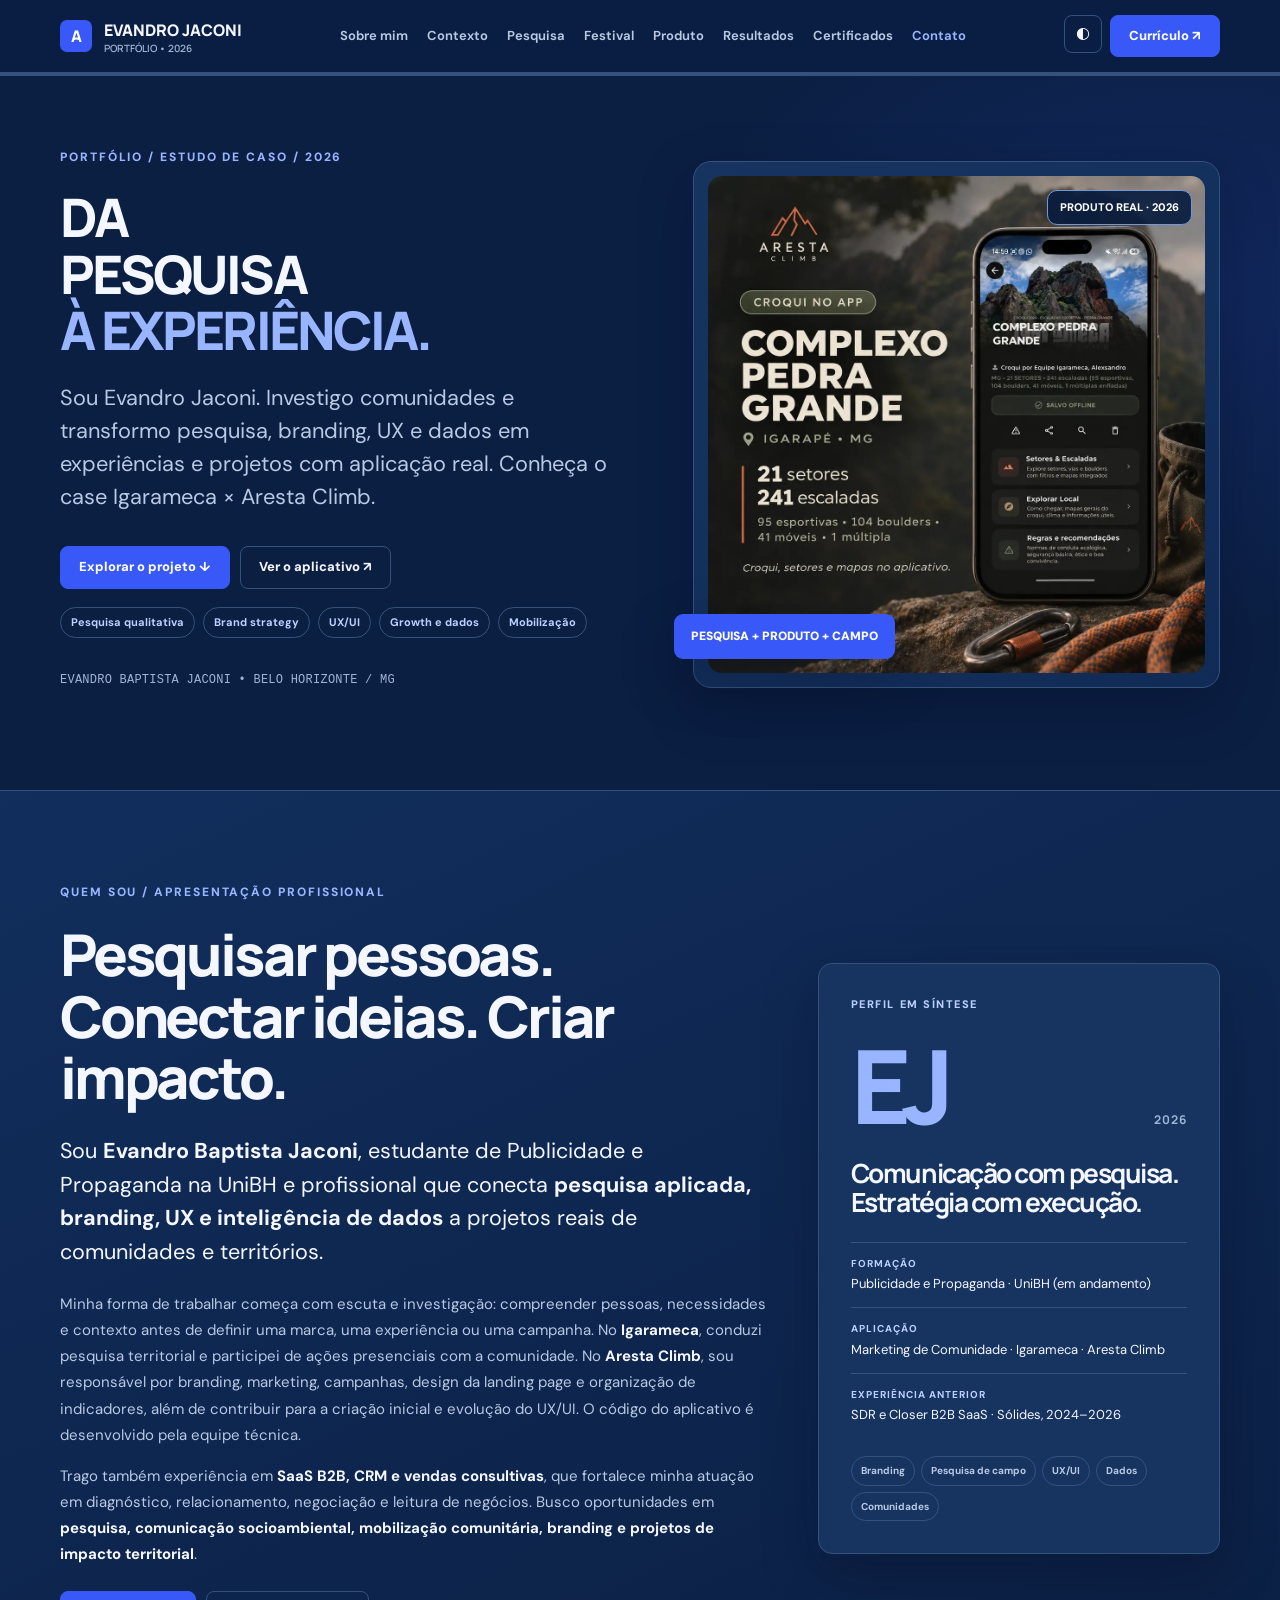
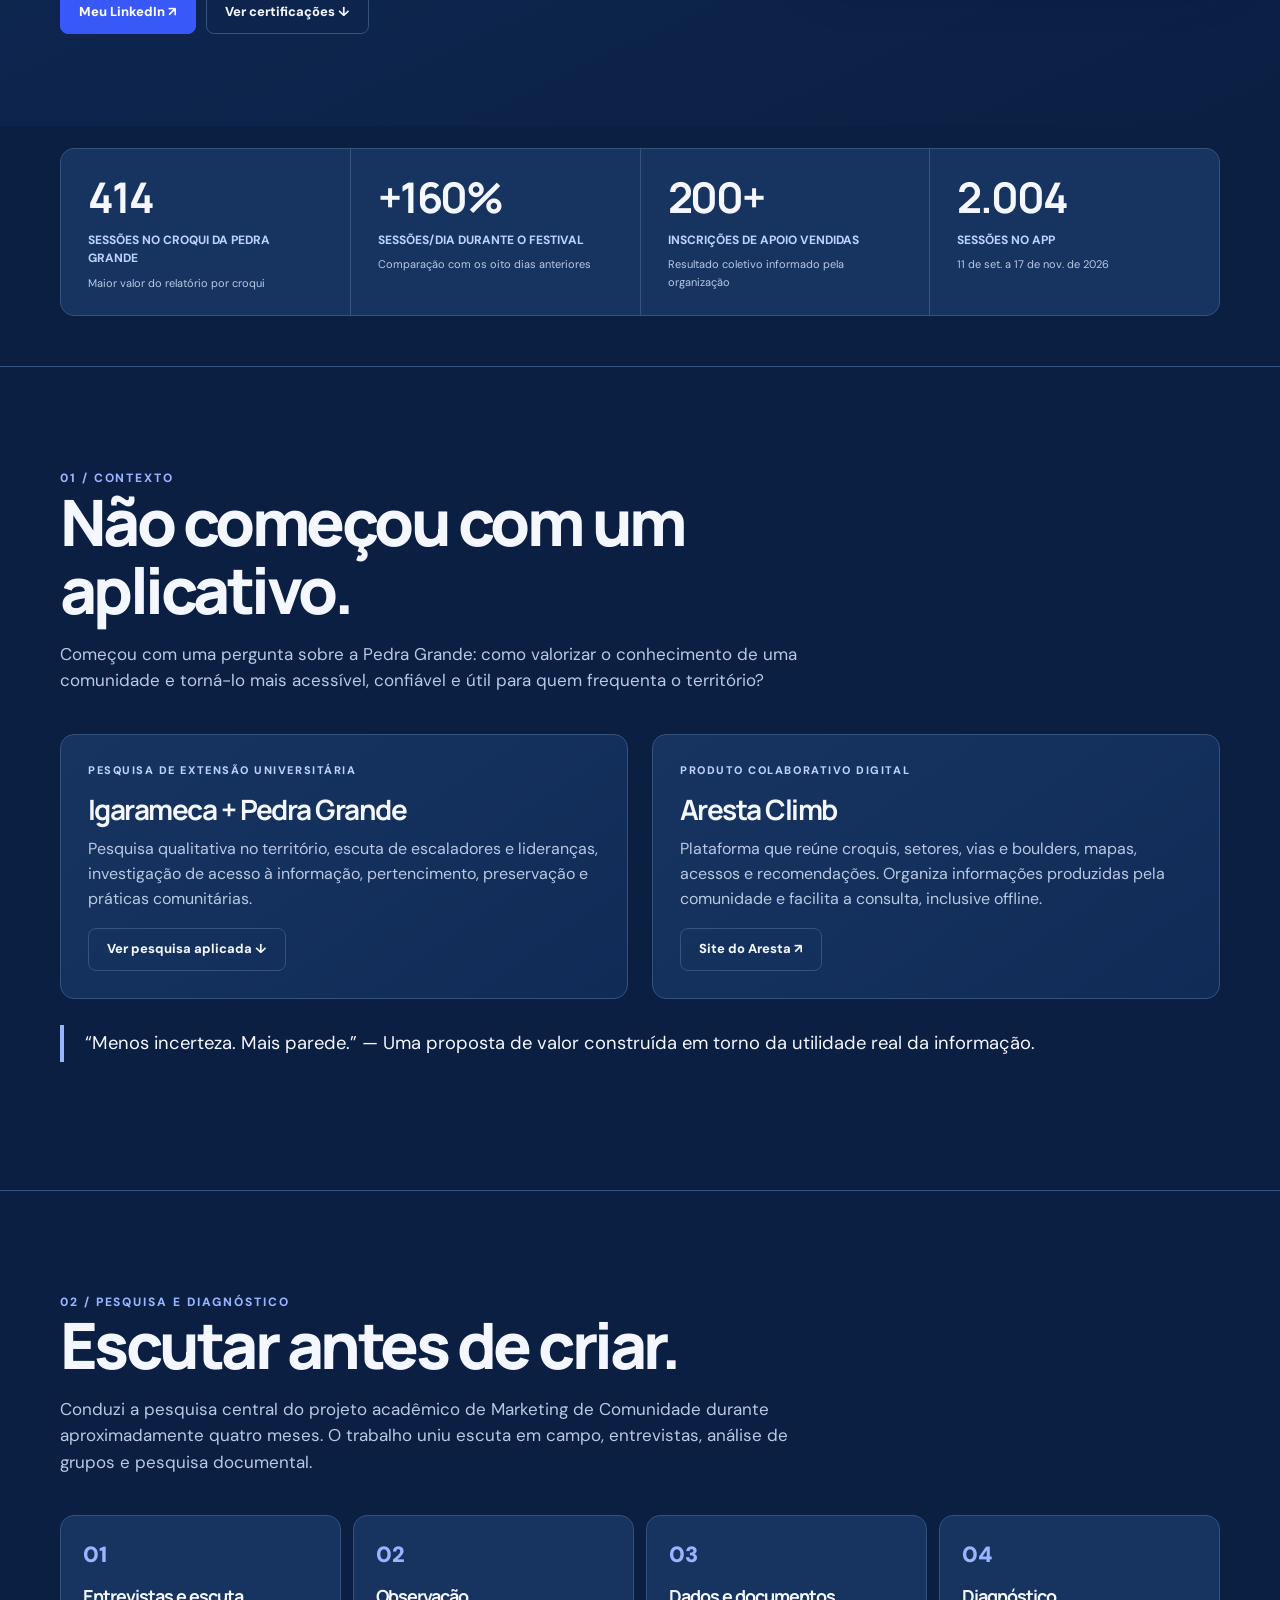
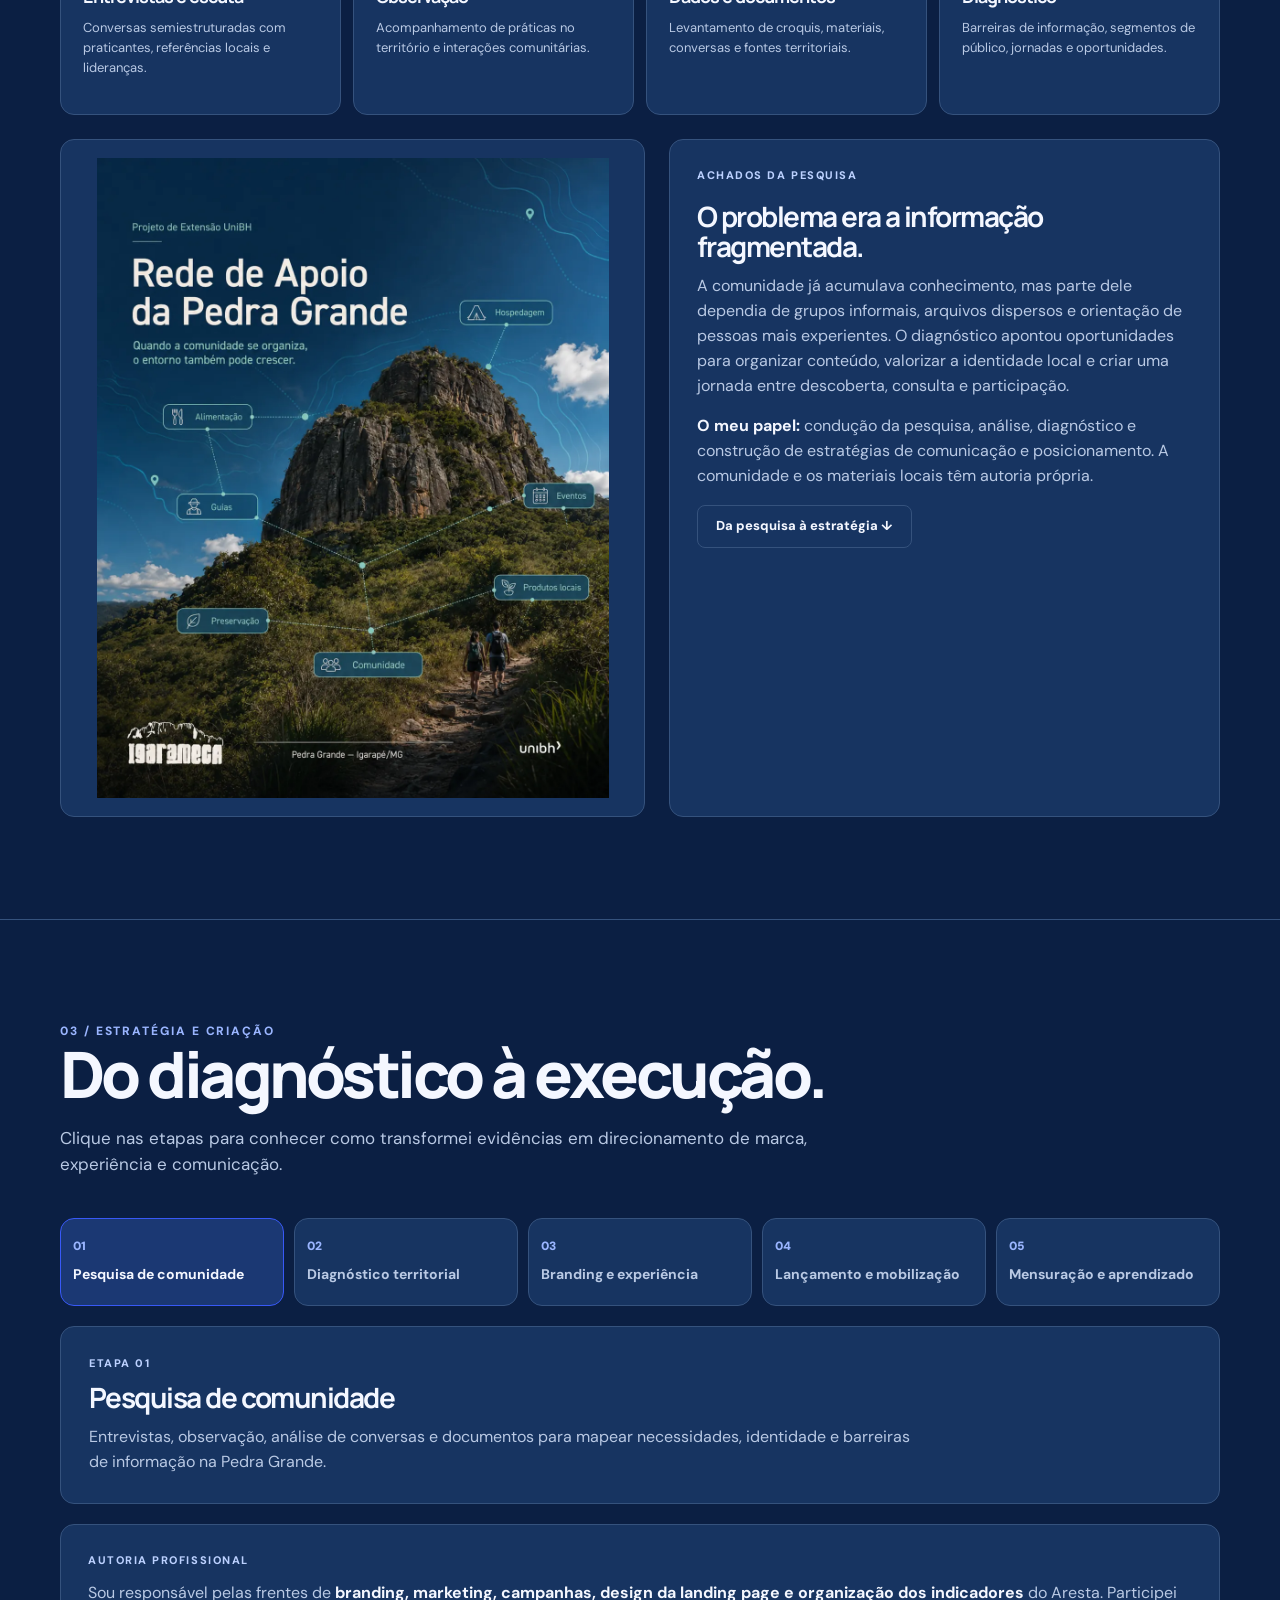
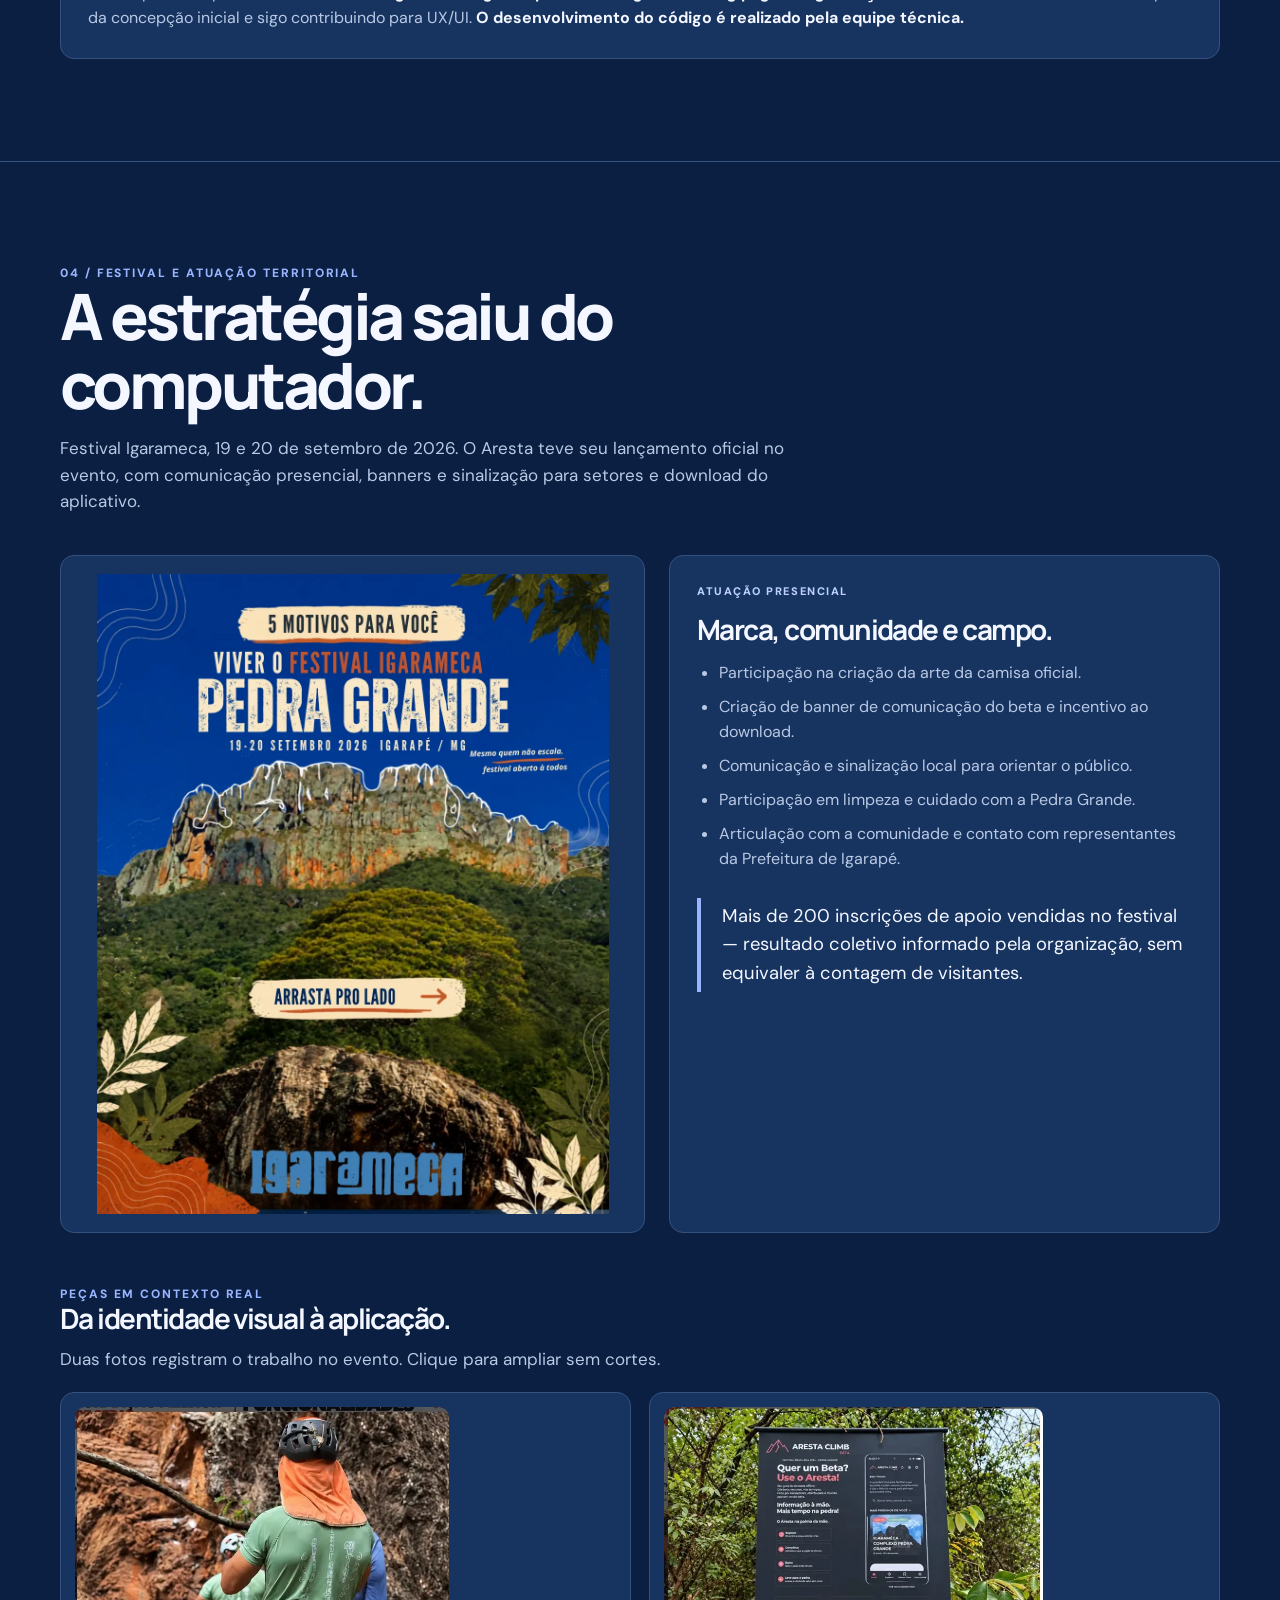
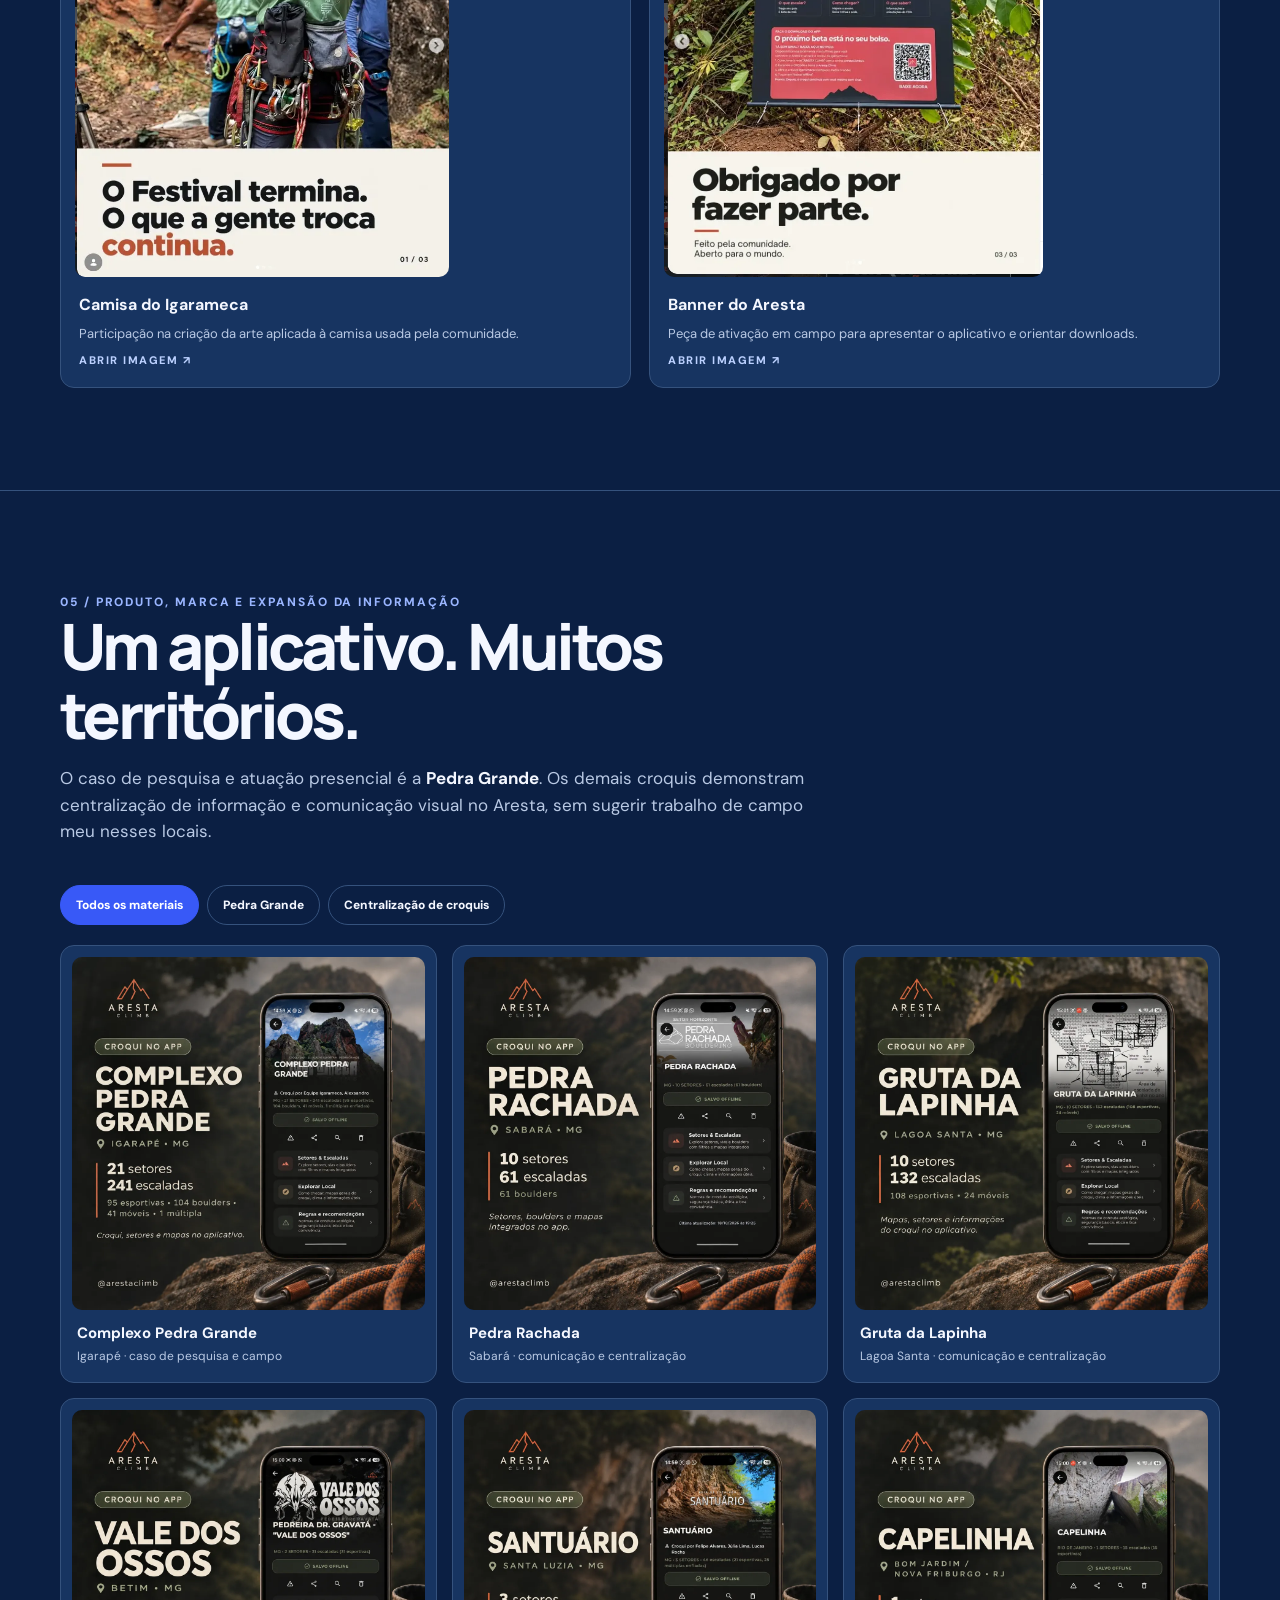
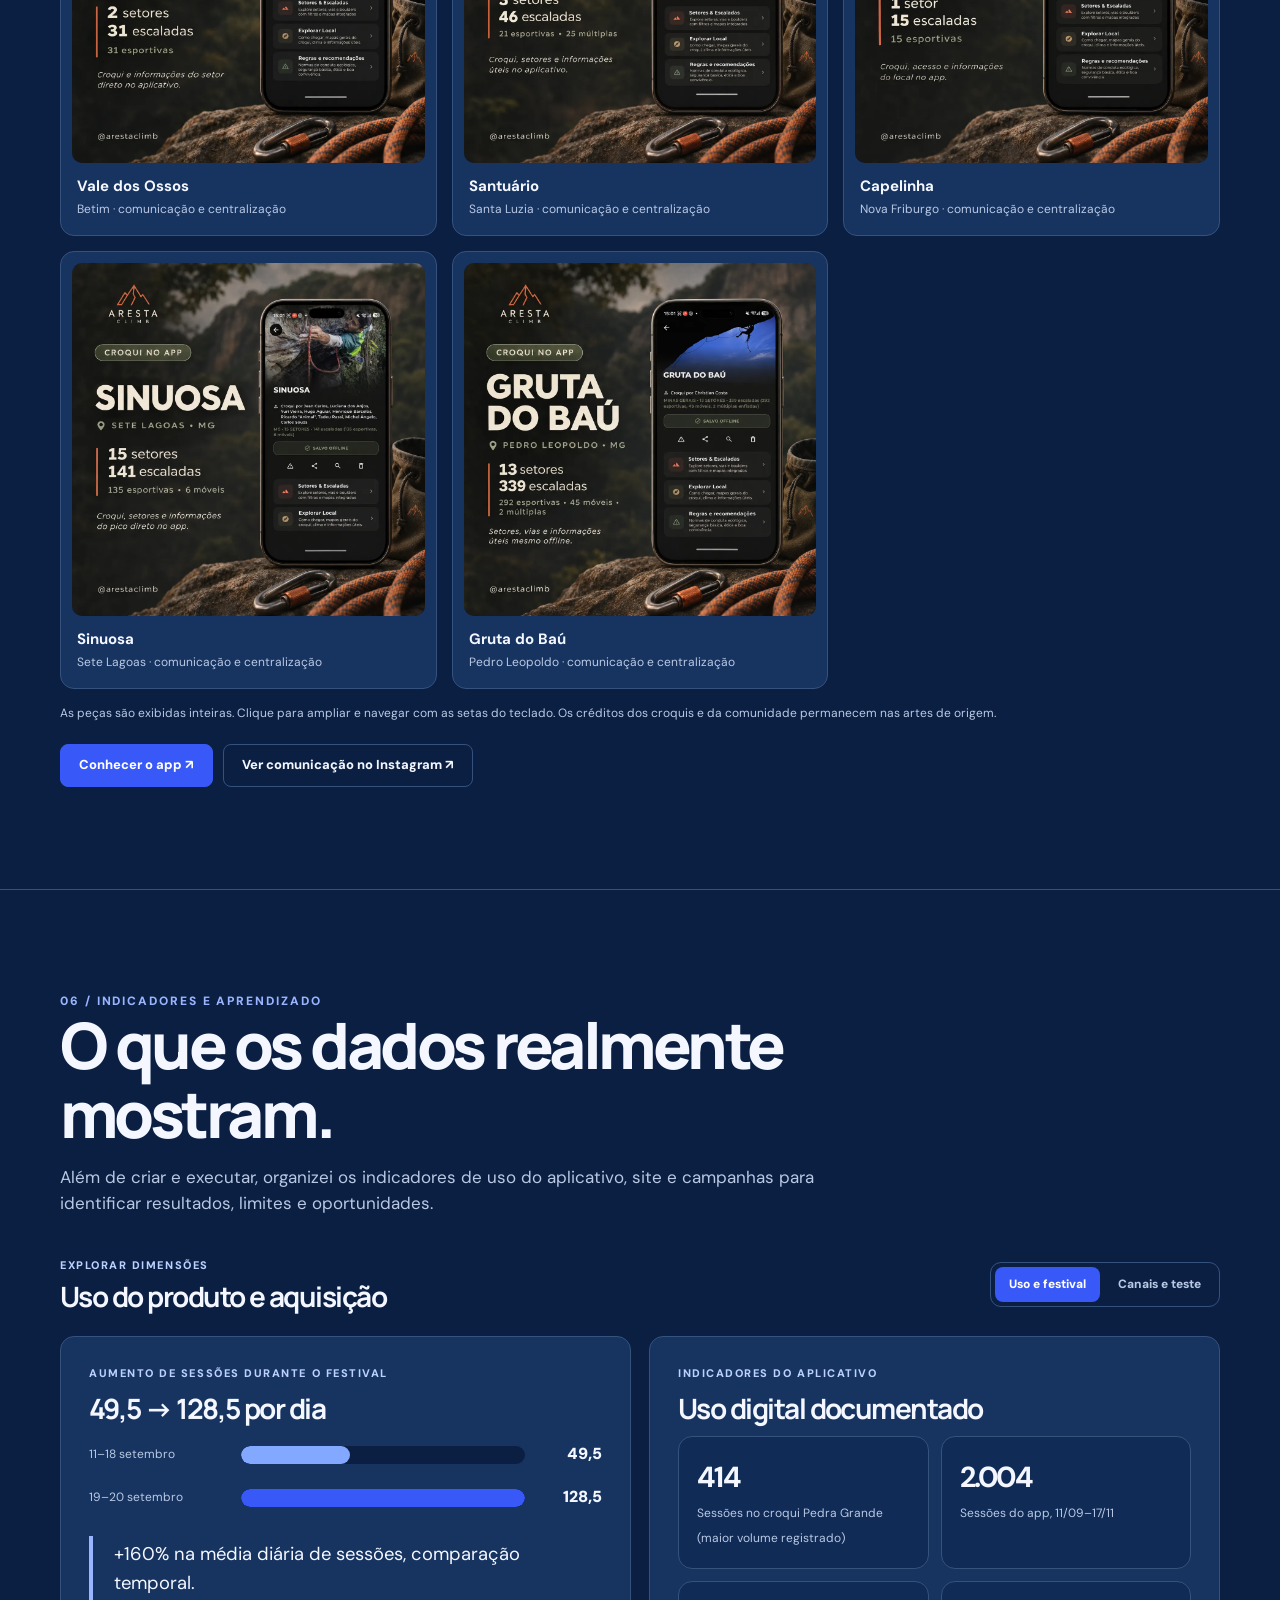
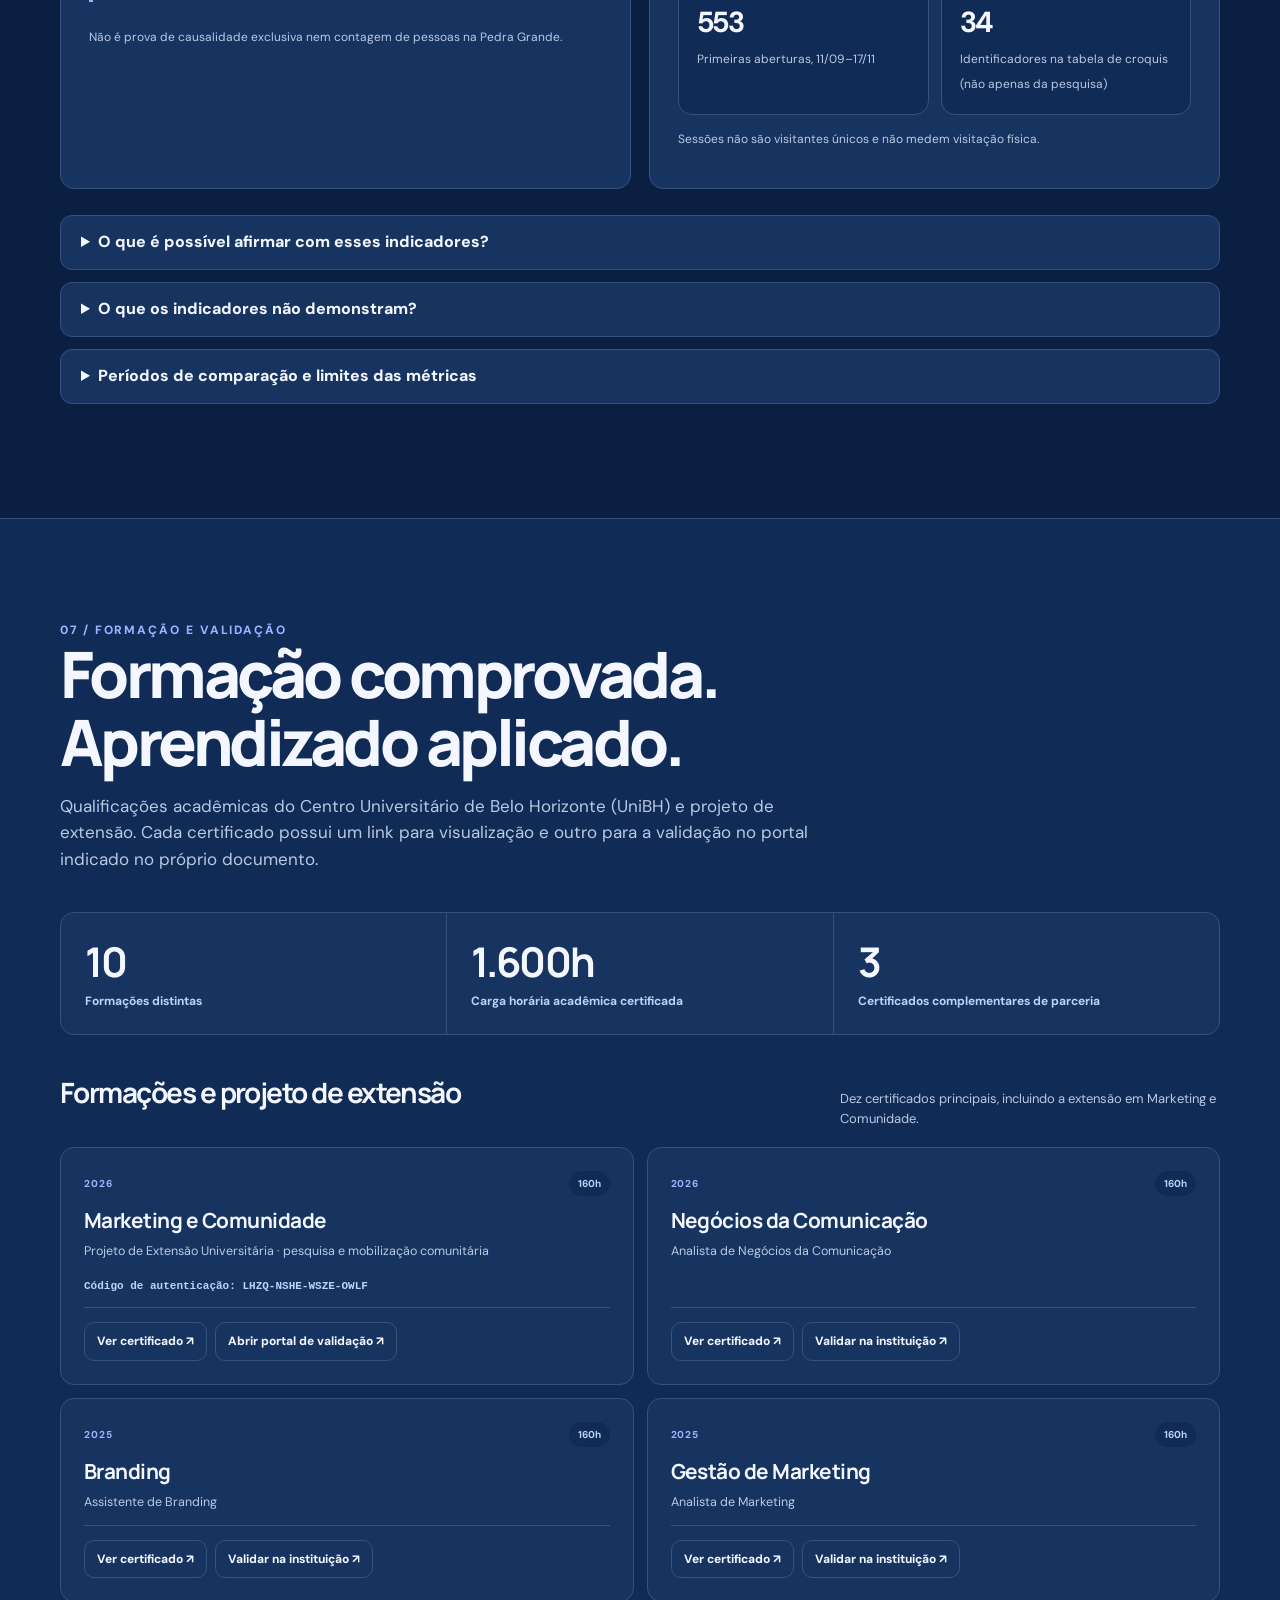
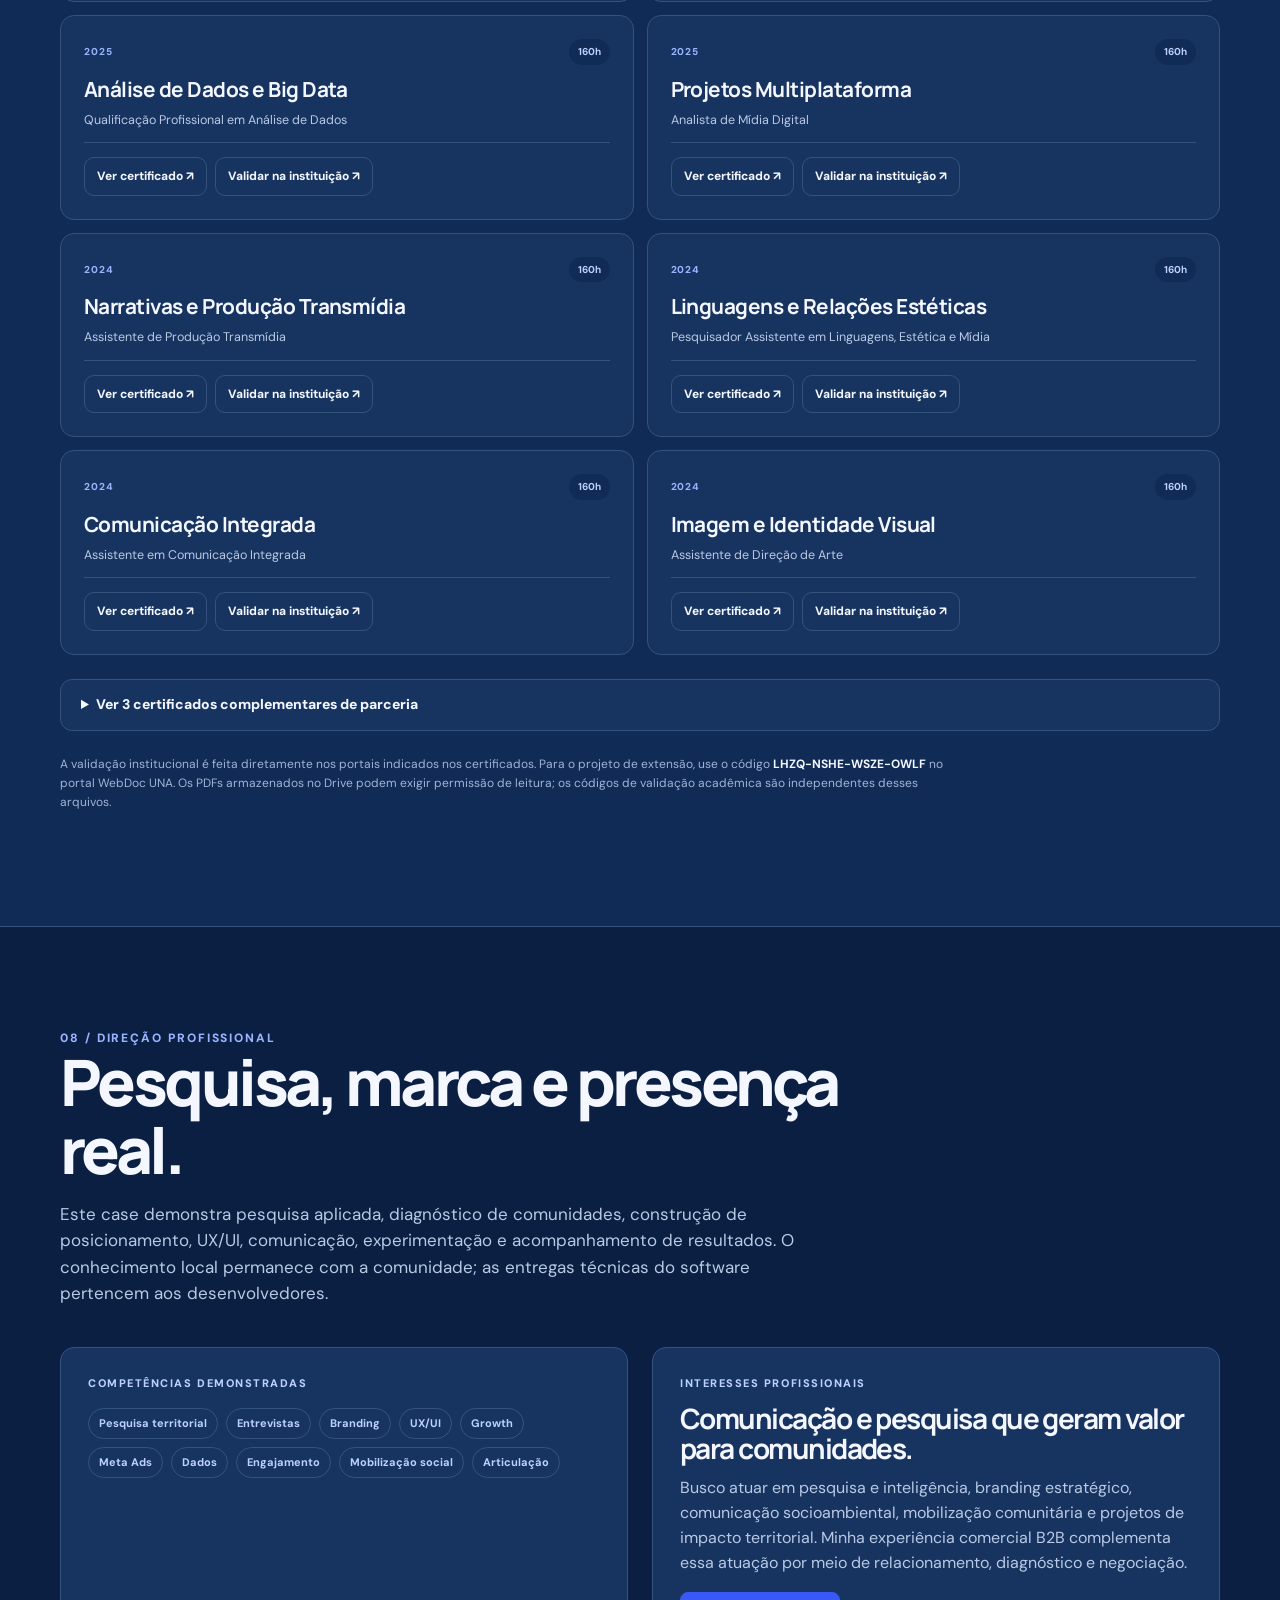
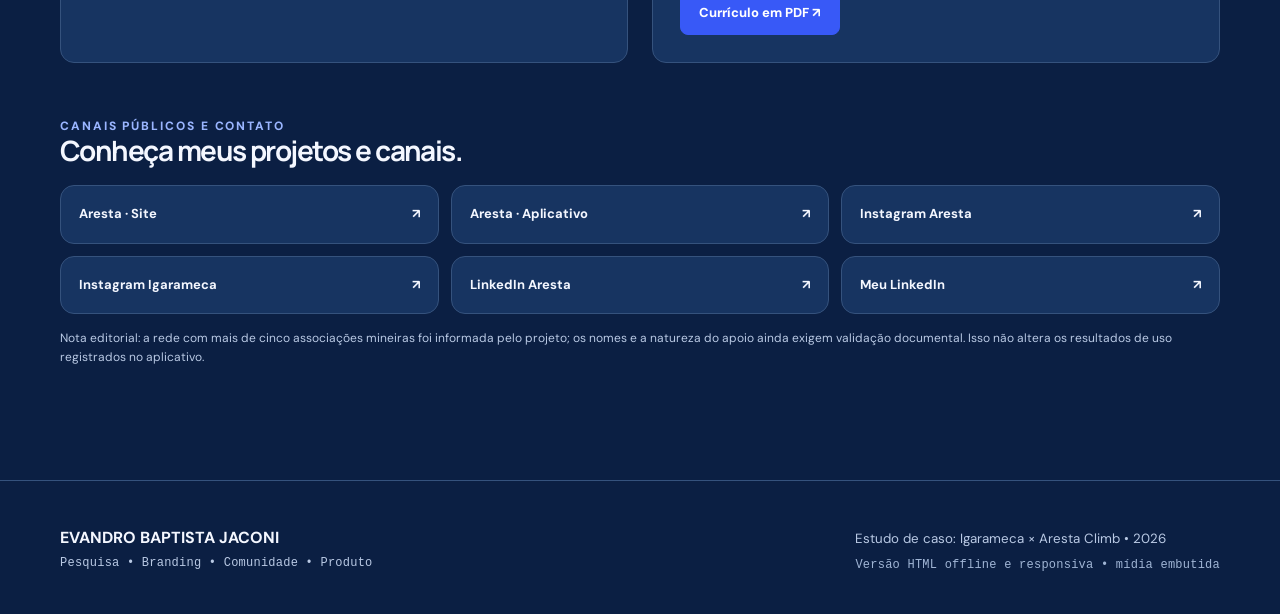
